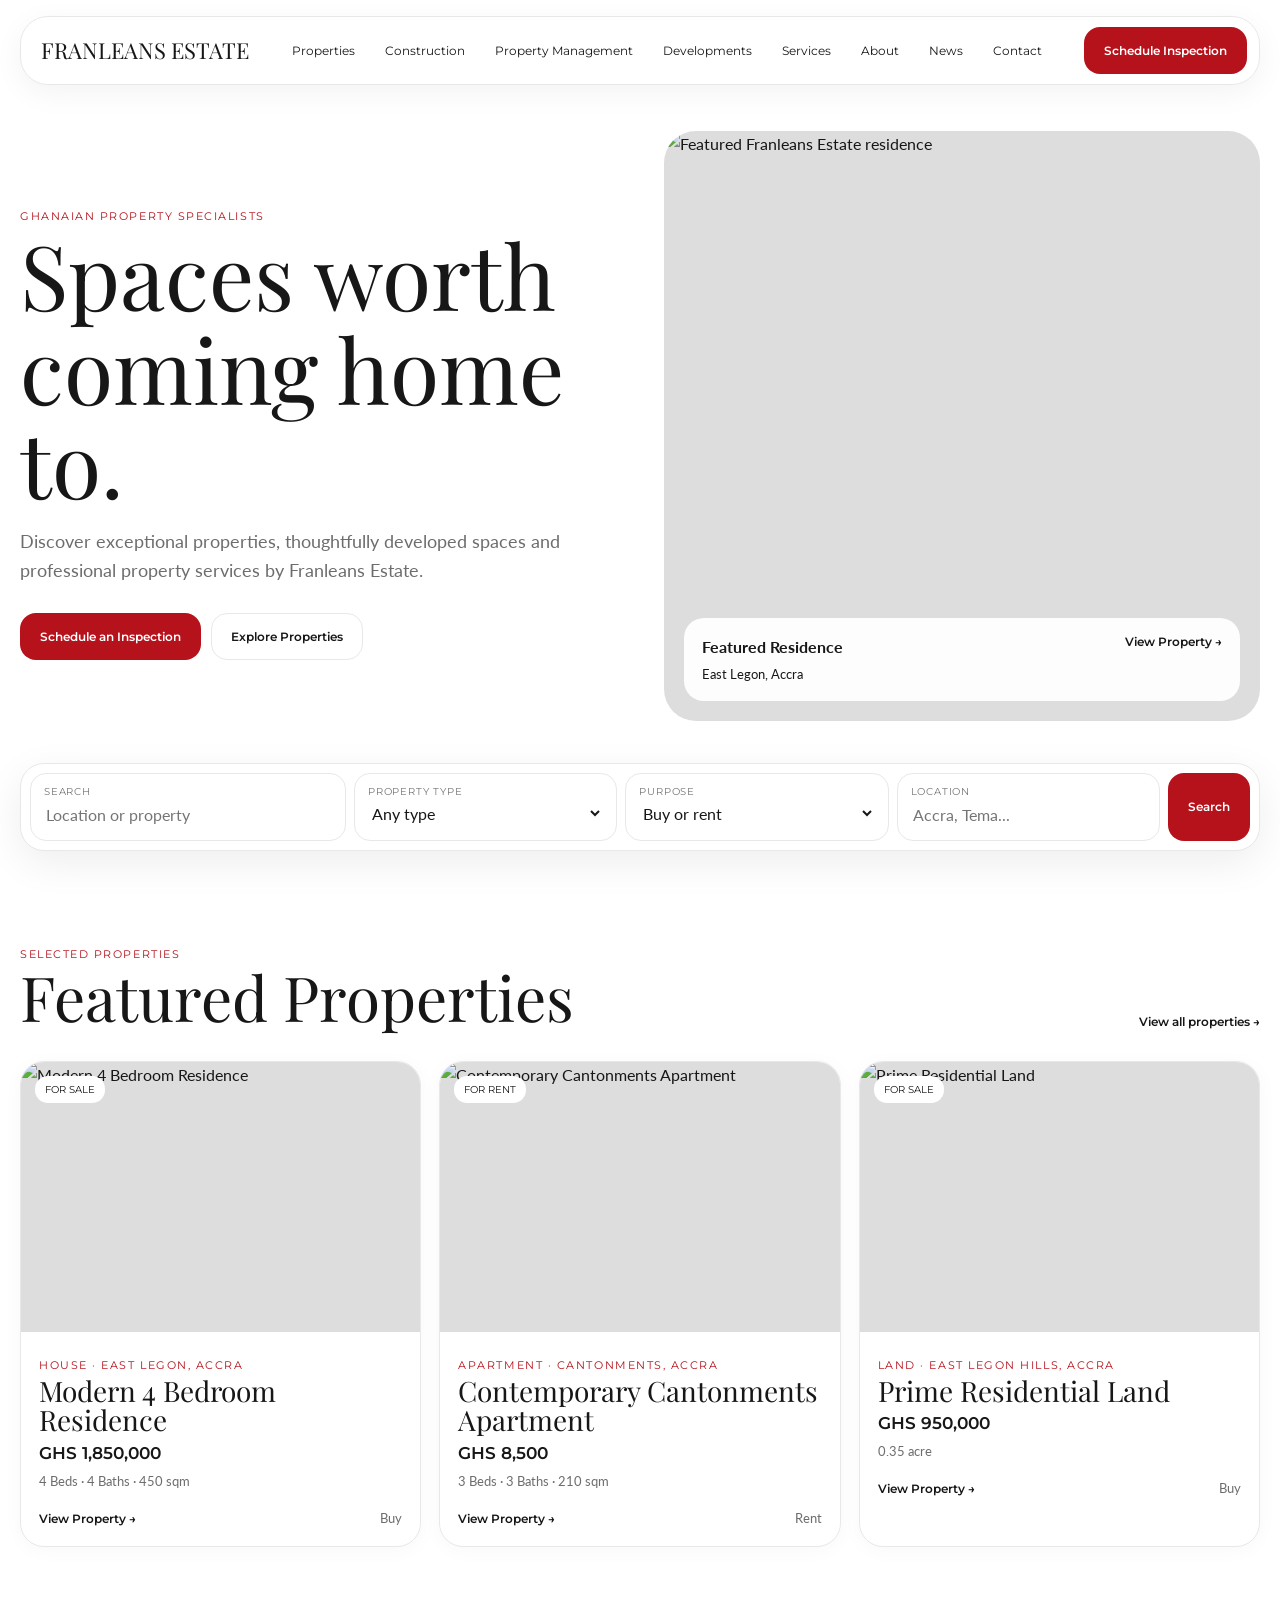
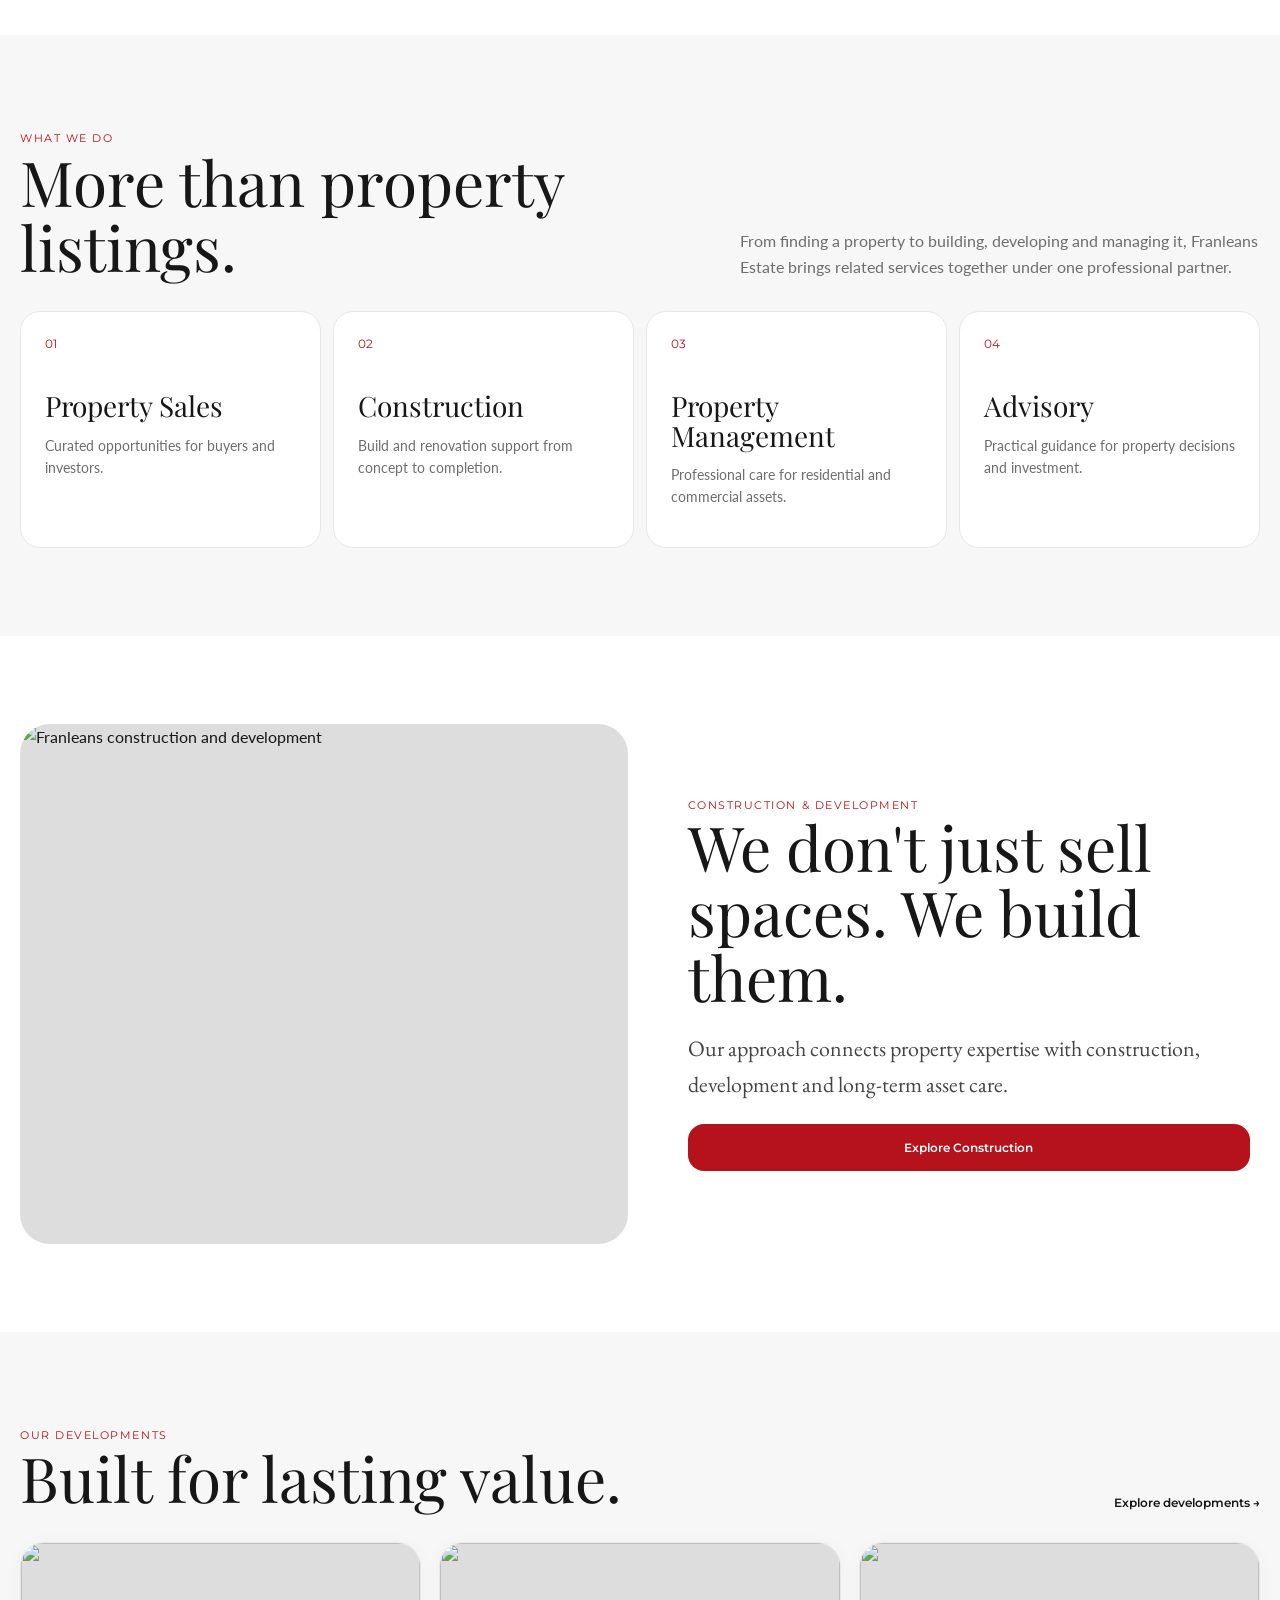
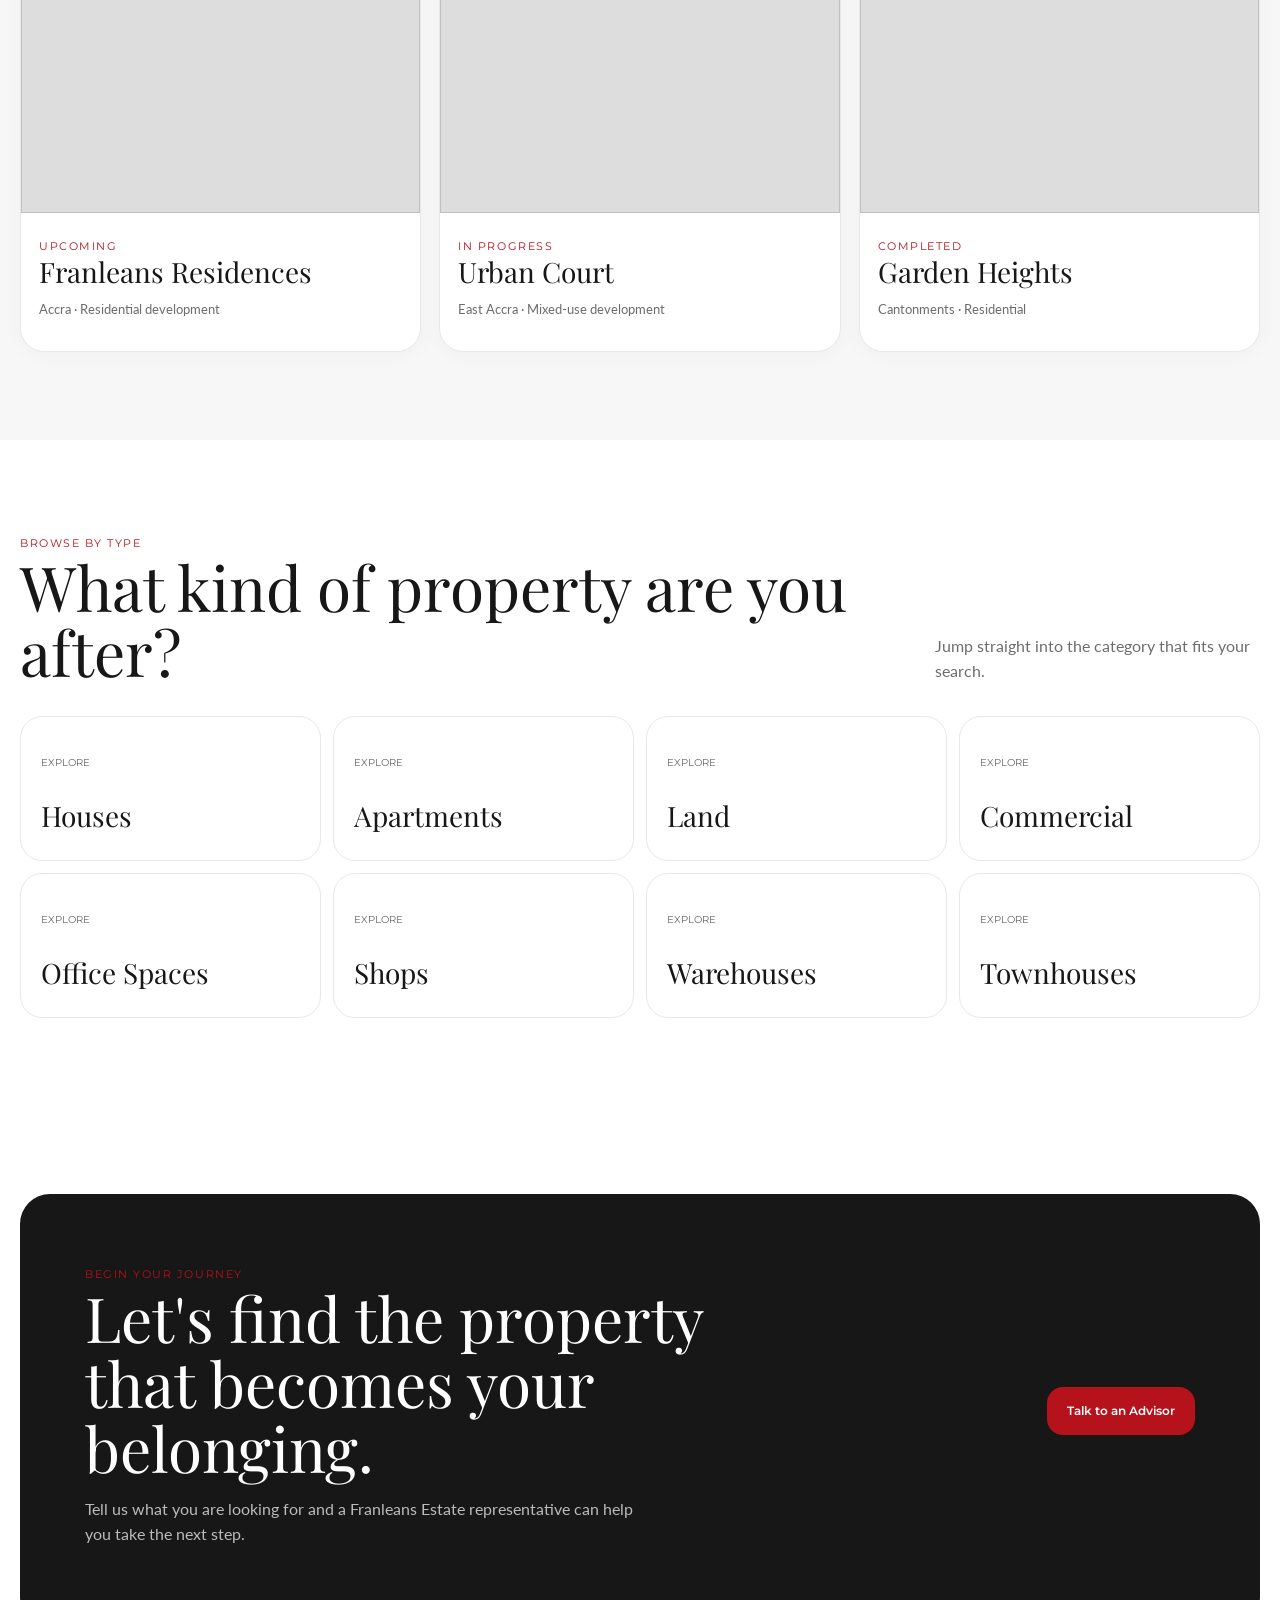
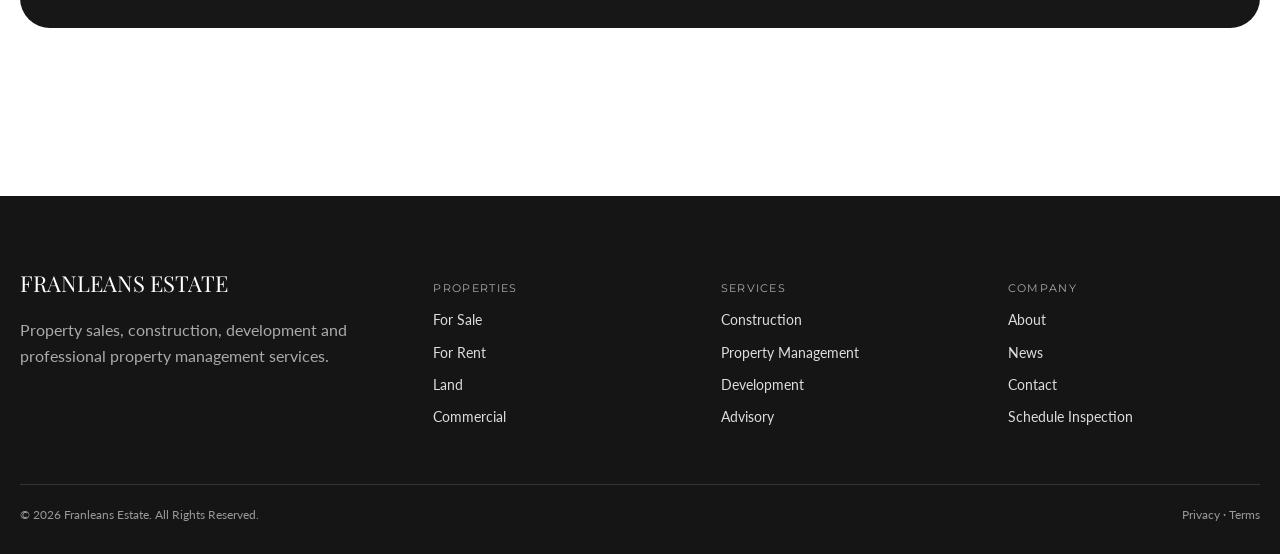
==== index.html @ de22d447 "initial commit" ====
<!doctype html><html><head><meta charset="UTF-8"><meta name="viewport" content="width=device-width,initial-scale=1.0"><meta name="description" content="Franleans Estate — property sales, construction, development and property management in Ghana."><link rel="stylesheet" href="css/style.css"><title>Franleans Estate | Properties, Construction & Property Management</title></head><body>
<header class="site-header"><div class="container"><nav class="nav">
<a class="brand" href="index.html">FRANLEANS ESTATE</a>
<div class="nav-links"><a class="" href="properties.html">Properties</a><a class="" href="construction.html">Construction</a><a class="" href="property-management.html">Property Management</a><a class="" href="developments.html">Developments</a><a class="" href="services.html">Services</a><a class="" href="about.html">About</a><a class="" href="news.html">News</a><a class="" href="contact.html">Contact</a></div><button class="menu-btn" type="button">MENU</button><a class="btn btn-red" href="schedule-inspection.html">Schedule Inspection</a></nav></div></header>
<main>
<section class="hero"><div class="container hero-grid"><div class="hero-copy reveal"><span class="eyebrow">Ghanaian property specialists</span><h1>Spaces worth coming home to.</h1><p class="lead">Discover exceptional properties, thoughtfully developed spaces and professional property services by Franleans Estate.</p><div class="hero-actions"><a class="btn btn-red" href="schedule-inspection.html">Schedule an Inspection</a><a class="btn btn-light" href="properties.html">Explore Properties</a></div></div><div class="visual reveal"><img src="https://images.unsplash.com/photo-1775733924031-521cd86c69cc?auto=format&fit=crop&fm=jpg&q=82&w=1800" alt="Featured Franleans Estate residence"><div class="visual-caption"><span><strong>Featured Residence</strong><br><small>East Legon, Accra</small></span><a class="text-link" href="property-details.html?id=1">View Property →</a></div></div></div></section>
<section class="container"><form id="home-search" class="search-box reveal"><div class="field"><label>Search</label><input id="q" placeholder="Location or property"></div><div class="field"><label>Property Type</label><select id="type"><option value="">Any type</option><option>House</option><option>Apartment</option><option>Villa</option><option>Townhouse</option><option>Land</option><option>Office</option></select></div><div class="field"><label>Purpose</label><select id="purpose"><option value="">Buy or rent</option><option value="Buy">Buy</option><option value="Rent">Rent</option></select></div><div class="field"><label>Location</label><input placeholder="Accra, Tema..."></div><button class="btn btn-red">Search</button></form></section>
<section class="section"><div class="container"><div class="section-head"><div><span class="eyebrow">Selected properties</span><h2>Featured Properties</h2></div><a class="text-link" href="properties.html">View all properties →</a></div><div id="featured-grid" class="grid"></div></div></section>
<section class="section section-soft"><div class="container"><div class="section-head"><div><span class="eyebrow">What we do</span><h2>More than property listings.</h2></div><p>From finding a property to building, developing and managing it, Franleans Estate brings related services together under one professional partner.</p></div><div class="feature-grid"><div class="feature reveal"><div class="num">01</div><h3>Property Sales</h3><p>Curated opportunities for buyers and investors.</p></div><div class="feature reveal"><div class="num">02</div><h3>Construction</h3><p>Build and renovation support from concept to completion.</p></div><div class="feature reveal"><div class="num">03</div><h3>Property Management</h3><p>Professional care for residential and commercial assets.</p></div><div class="feature reveal"><div class="num">04</div><h3>Advisory</h3><p>Practical guidance for property decisions and investment.</p></div></div></div></section>
<section class="section"><div class="container split"><div class="editorial-image"><img src="https://images.unsplash.com/photo-1758448756207-54505680d130?auto=format&fit=crop&fm=jpg&q=82&w=1800" alt="Franleans construction and development"></div><div class="editorial-copy"><span class="eyebrow">Construction & development</span><h2>We don't just sell spaces. We build them.</h2><p class="serif">Our approach connects property expertise with construction, development and long-term asset care.</p><a class="btn btn-red" href="construction.html">Explore Construction</a></div></div></section>
<section class="section section-soft"><div class="container"><div class="section-head"><div><span class="eyebrow">Our developments</span><h2>Built for lasting value.</h2></div><a class="text-link" href="developments.html">Explore developments →</a></div><div class="grid"><div class="property-card"><div class="card-image"><img src="https://images.unsplash.com/photo-1628744448840-55bdb2497bd4?auto=format&fit=crop&fm=jpg&q=82&w=1800" alt=""></div><div class="card-body"><span class="tag">Upcoming</span><h3>Franleans Residences</h3><p class="meta">Accra · Residential development</p></div></div><div class="property-card"><div class="card-image"><img src="https://images.unsplash.com/photo-1744094982586-c70f736bda12?auto=format&fit=crop&fm=jpg&q=82&w=1800" alt=""></div><div class="card-body"><span class="tag">In progress</span><h3>Urban Court</h3><p class="meta">East Accra · Mixed-use development</p></div></div><div class="property-card"><div class="card-image"><img src="https://images.unsplash.com/photo-1775733924031-521cd86c69cc?auto=format&fit=crop&fm=jpg&q=82&w=1800" alt=""></div><div class="card-body"><span class="tag">Completed</span><h3>Garden Heights</h3><p class="meta">Cantonments · Residential</p></div></div></div></div></section>
<section class="section"><div class="container"><div class="section-head"><div><span class="eyebrow">Browse by type</span><h2>What kind of property are you after?</h2></div><p>Jump straight into the category that fits your search.</p></div><div class="category-grid"><a class="category" href="properties.html"><small>Explore</small><h3>Houses</h3></a><a class="category" href="properties.html"><small>Explore</small><h3>Apartments</h3></a><a class="category" href="properties.html"><small>Explore</small><h3>Land</h3></a><a class="category" href="properties.html"><small>Explore</small><h3>Commercial</h3></a><a class="category" href="properties.html"><small>Explore</small><h3>Office Spaces</h3></a><a class="category" href="properties.html"><small>Explore</small><h3>Shops</h3></a><a class="category" href="properties.html"><small>Explore</small><h3>Warehouses</h3></a><a class="category" href="properties.html"><small>Explore</small><h3>Townhouses</h3></a></div></div></section>
<section class="section"><div class="container cta"><div><span class="eyebrow">Begin your journey</span><h2>Let's find the property that becomes your belonging.</h2><p>Tell us what you are looking for and a Franleans Estate representative can help you take the next step.</p></div><a class="btn btn-red" href="contact.html">Talk to an Advisor</a></div></section>
</main><footer><div class="container"><div class="footer-grid">
<div><div class="brand">FRANLEANS ESTATE</div><p style="color:#aaa;max-width:360px">Property sales, construction, development and professional property management services.</p></div>
<div><h4>Properties</h4><a href="properties.html">For Sale</a><a href="properties.html">For Rent</a><a href="properties.html">Land</a><a href="properties.html">Commercial</a></div>
<div><h4>Services</h4><a href="construction.html">Construction</a><a href="property-management.html">Property Management</a><a href="developments.html">Development</a><a href="services.html">Advisory</a></div>
<div><h4>Company</h4><a href="about.html">About</a><a href="news.html">News</a><a href="contact.html">Contact</a><a href="schedule-inspection.html">Schedule Inspection</a></div>
</div><div class="footer-bottom"><span>© 2026 Franleans Estate. All Rights Reserved.</span><span>Privacy · Terms</span></div></div></footer><script src="js/properties.js"></script><script src="js/main.js"></script><script src="js/home.js"></script></body></html>
---- css/style.css ----
@import url('https://fonts.googleapis.com/css2?family=EB+Garamond:wght@400&family=Lato:wght@400;700&family=Montserrat:wght@400;600&family=Playfair+Display:wght@400&display=swap');

:root{
  --red:#b5121b;--red-dark:#8f0e15;--ink:#171717;--muted:#6d6d6d;
  --line:#e8e8e8;--soft:#f7f7f7;--white:#fff;--radius:22px;
  --shadow:0 12px 40px rgba(0,0,0,.07);--max:1240px;
}
*{box-sizing:border-box}html{scroll-behavior:smooth}
body{margin:0;background:var(--white);color:var(--ink);font-family:Lato,Arial,sans-serif;line-height:1.6}
a{color:inherit;text-decoration:none}button,input,select,textarea{font:inherit}
img{display:block;max-width:100%}
.container{width:min(calc(100% - 40px),var(--max));margin:auto}
.site-header{position:sticky;top:0;z-index:1000;padding:16px 0;background:rgba(255,255,255,.92);backdrop-filter:blur(14px)}
.nav{display:flex;align-items:center;gap:24px;background:#fff;border:1px solid var(--line);border-radius:28px;padding:10px 12px 10px 20px;box-shadow:0 8px 30px rgba(0,0,0,.05)}
.brand{font-family:Playfair Display,serif;font-size:22px;white-space:nowrap}
.nav-links{display:flex;align-items:center;justify-content:center;gap:4px;flex:1}
.nav-links a,.menu-btn{border:0;background:transparent;padding:10px 13px;border-radius:18px;cursor:pointer;font-family:Montserrat,sans-serif;font-size:12px;transition:.3s}
.nav-links a:hover,.nav-links a.active{background:#f1f1f1}
.menu-btn{display:none}
.btn{display:inline-flex;align-items:center;justify-content:center;gap:8px;border:1px solid transparent;border-radius:16px;padding:13px 19px;cursor:pointer;transition:.3s;font-family:Montserrat,sans-serif;font-size:12px;font-weight:600}
.btn-red{background:var(--red);color:#fff}.btn-red:hover{background:var(--red-dark);transform:translateY(-2px)}
.btn-light{background:#fff;border-color:var(--line)}.btn-light:hover{background:#f7f7f7;transform:translateY(-2px)}
.hero{padding:30px 0 70px}
.hero-grid{display:grid;grid-template-columns:1.02fr .98fr;gap:24px;align-items:stretch}
.hero-copy{padding:70px 20px 50px 0}
.eyebrow,.tag{font-family:Montserrat,sans-serif;font-size:11px;letter-spacing:.14em;text-transform:uppercase;color:var(--red)}
h1,h2,h3{margin:0;line-height:1.05;font-weight:400}
h1{font-family:Playfair Display,serif;font-size:clamp(52px,7vw,96px);max-width:760px}
h2{font-family:Playfair Display,serif;font-size:clamp(38px,5vw,62px)}
h3{font-family:Playfair Display,serif;font-size:28px}
.lead{font-size:18px;color:var(--muted);max-width:650px}
.hero-actions{display:flex;gap:10px;flex-wrap:wrap;margin-top:28px}
.visual{min-height:590px;border-radius:32px;overflow:hidden;background:#ddd;position:relative}
.visual img{width:100%;height:100%;object-fit:cover;filter:saturate(.92);transition:transform 1.2s ease}.visual:hover img{transform:scale(1.025)}
.visual-caption{position:absolute;left:20px;right:20px;bottom:20px;background:rgba(255,255,255,.94);border-radius:20px;padding:16px 18px;display:flex;justify-content:space-between;gap:15px}
.section{padding:88px 0}.section-soft{background:var(--soft)}
.section-head{display:flex;justify-content:space-between;align-items:end;gap:30px;margin-bottom:32px}
.section-head p{max-width:520px;color:var(--muted);margin:0}
.search-box{display:grid;grid-template-columns:1.2fr 1fr 1fr 1fr auto;gap:8px;background:#fff;border:1px solid var(--line);border-radius:24px;padding:9px;box-shadow:var(--shadow);margin-top:-28px;position:relative;z-index:3}
.field{border:1px solid var(--line);border-radius:16px;padding:11px 13px;background:#fff;min-width:0}
.field label{display:block;font:10px Montserrat,sans-serif;text-transform:uppercase;letter-spacing:.08em;color:#777;margin-bottom:3px}
.field input,.field select,.field textarea{border:0;outline:0;width:100%;background:transparent;color:var(--ink)}
.grid{display:grid;grid-template-columns:repeat(3,1fr);gap:18px}
.property-card{border:1px solid var(--line);border-radius:24px;overflow:hidden;background:#fff;transition:.35s;box-shadow:0 3px 20px rgba(0,0,0,.03)}
.property-card:hover{transform:translateY(-5px);box-shadow:var(--shadow)}
.card-image{height:270px;overflow:hidden;position:relative;background:#ddd}
.card-image img{width:100%;height:100%;object-fit:cover;transition:.6s;filter:saturate(.95)}
.property-card:hover .card-image img{transform:scale(1.045)}
.status{position:absolute;top:14px;left:14px;background:#fff;border-radius:13px;padding:7px 10px;font:10px Montserrat,sans-serif;text-transform:uppercase}
.card-body{padding:18px}.price{font:600 17px Montserrat,sans-serif;margin:8px 0}.meta{font-size:13px;color:var(--muted)}
.card-row{display:flex;justify-content:space-between;gap:10px;align-items:center;margin-top:16px}
.text-link{font:600 12px Montserrat,sans-serif}.text-link:hover{color:var(--red)}
.feature-grid{display:grid;grid-template-columns:repeat(4,1fr);gap:12px}
.feature{border:1px solid var(--line);border-radius:20px;padding:24px;min-height:170px;background:#fff}
.feature .num{font:12px Montserrat;color:var(--red);margin-bottom:40px}.feature p{color:var(--muted);font-size:14px}
.split{display:grid;grid-template-columns:1fr 1fr;gap:25px;align-items:stretch}
.editorial-image{border-radius:30px;overflow:hidden;min-height:520px;background:#ddd}
.editorial-image img{width:100%;height:100%;object-fit:cover;transition:transform .8s ease}.editorial-image:hover img{transform:scale(1.025)}
.editorial-copy{padding:35px 10px 35px 35px;display:flex;flex-direction:column;justify-content:center}
.serif{font-family:EB Garamond,serif;font-size:22px;color:#444}
.service-list{display:grid;grid-template-columns:repeat(2,1fr);gap:0;margin-top:25px}
.service-item{padding:18px 0;border-top:1px solid var(--line);display:flex;gap:18px}
.service-item b{font:11px Montserrat;color:var(--red);min-width:28px}.service-item span{font-family:Playfair Display;font-size:25px}
.category-grid{display:grid;grid-template-columns:repeat(4,1fr);gap:12px}
.category{padding:30px 20px;border:1px solid var(--line);border-radius:22px;transition:.3s;background:#fff}
.category:hover{background:var(--ink);color:#fff;transform:translateY(-4px)}
.category small{font:10px Montserrat;text-transform:uppercase;opacity:.65}.category h3{margin-top:28px}
.cta{border-radius:30px;background:var(--ink);color:#fff;padding:65px;display:flex;align-items:center;justify-content:space-between;gap:30px}
.cta p{color:#bbb;max-width:550px}.cta h2{max-width:700px}
.page-hero{padding:70px 0 55px;background:var(--soft)}
.page-hero h1{font-size:clamp(50px,7vw,80px)}
.filters{display:flex;gap:8px;flex-wrap:wrap;margin:25px 0}.filters .field{min-width:170px}
.details-grid{display:grid;grid-template-columns:1.25fr .75fr;gap:25px}
.gallery-main{height:620px;border-radius:28px;overflow:hidden;background:#ddd}.gallery-main img{width:100%;height:100%;object-fit:cover}
.thumb-row{display:flex;gap:8px;margin-top:8px;overflow:auto}.thumb{width:92px;height:72px;border-radius:12px;overflow:hidden;border:2px solid transparent;cursor:pointer;flex:0 0 auto}.thumb.active{border-color:var(--red)}.thumb img{width:100%;height:100%;object-fit:cover}
.details-panel{border:1px solid var(--line);border-radius:28px;padding:28px;position:sticky;top:100px;height:max-content}
.details-panel .price{font-size:24px}.specs{display:grid;grid-template-columns:1fr 1fr;border-top:1px solid var(--line);margin-top:20px}.spec{padding:13px 0;border-bottom:1px solid var(--line);font-size:13px}.spec b{display:block;font:10px Montserrat;text-transform:uppercase;color:#777;margin-bottom:2px}
.article-grid{display:grid;grid-template-columns:repeat(3,1fr);gap:18px}.article{border:1px solid var(--line);border-radius:24px;overflow:hidden}.article img{height:230px;width:100%;object-fit:cover}.article-body{padding:20px}
.form{display:grid;gap:14px}.form-grid{display:grid;grid-template-columns:1fr 1fr;gap:14px}.full{grid-column:1/-1}
footer{background:#151515;color:#fff;margin-top:80px;padding:70px 0 30px}.footer-grid{display:grid;grid-template-columns:1.5fr repeat(3,1fr);gap:35px}.footer-grid h4{font:11px Montserrat;text-transform:uppercase;letter-spacing:.12em;color:#aaa}.footer-grid a{display:block;color:#ddd;margin:10px 0;font-size:14px}.footer-bottom{border-top:1px solid #333;margin-top:45px;padding-top:20px;color:#999;font-size:12px;display:flex;justify-content:space-between}
.modal{position:fixed;inset:0;background:rgba(0,0,0,.55);display:none;align-items:center;justify-content:center;padding:20px;z-index:2000}.modal.open{display:flex}.modal-box{background:#fff;border-radius:28px;width:min(620px,100%);padding:28px;max-height:90vh;overflow:auto}.modal-head{display:flex;justify-content:space-between;align-items:center;margin-bottom:20px}.close{background:none;border:0;cursor:pointer;font:12px Montserrat}
.notice{padding:15px;border-radius:15px;background:#f5f5f5;color:#555;font-size:13px;display:none}.notice.show{display:block}
.empty{padding:50px;border:1px dashed #ccc;border-radius:24px;text-align:center;color:#777}
@media(max-width:1000px){.nav-links{display:none}.menu-btn{display:block}.nav .btn{margin-left:auto}.hero-grid,.split,.details-grid{grid-template-columns:1fr}.hero-copy{padding:45px 0 10px}.visual{min-height:500px}.grid{grid-template-columns:repeat(2,1fr)}.feature-grid{grid-template-columns:repeat(2,1fr)}.category-grid{grid-template-columns:repeat(2,1fr)}.search-box{grid-template-columns:1fr 1fr}.search-box .btn{grid-column:1/-1}.details-panel{position:static}.footer-grid{grid-template-columns:1fr 1fr}}
@media(max-width:600px){.container{width:min(calc(100% - 24px),var(--max))}.site-header{padding:9px 0}.nav{padding:8px 10px 8px 15px}.brand{font-size:19px}.nav .btn{padding:10px 12px;font-size:10px}.hero{padding-top:15px}.hero-copy{padding-top:35px}.hero h1{font-size:52px}.lead{font-size:16px}.visual{min-height:390px;border-radius:24px}.section{padding:60px 0}.section-head{display:block}.section-head h2{margin-bottom:15px}.search-box{grid-template-columns:1fr}.search-box .btn{grid-column:auto}.grid,.feature-grid,.article-grid,.category-grid{grid-template-columns:1fr}.service-list{grid-template-columns:1fr}.cta{padding:38px 25px;display:block}.cta .btn{margin-top:18px}.gallery-main{height:390px}.form-grid{grid-template-columns:1fr}.full{grid-column:auto}.footer-grid{grid-template-columns:1fr}.footer-bottom{display:block}.footer-bottom span{display:block;margin-top:8px}}
@media(prefers-reduced-motion:reduce){*{scroll-behavior:auto!important;transition:none!important;animation:none!important}}
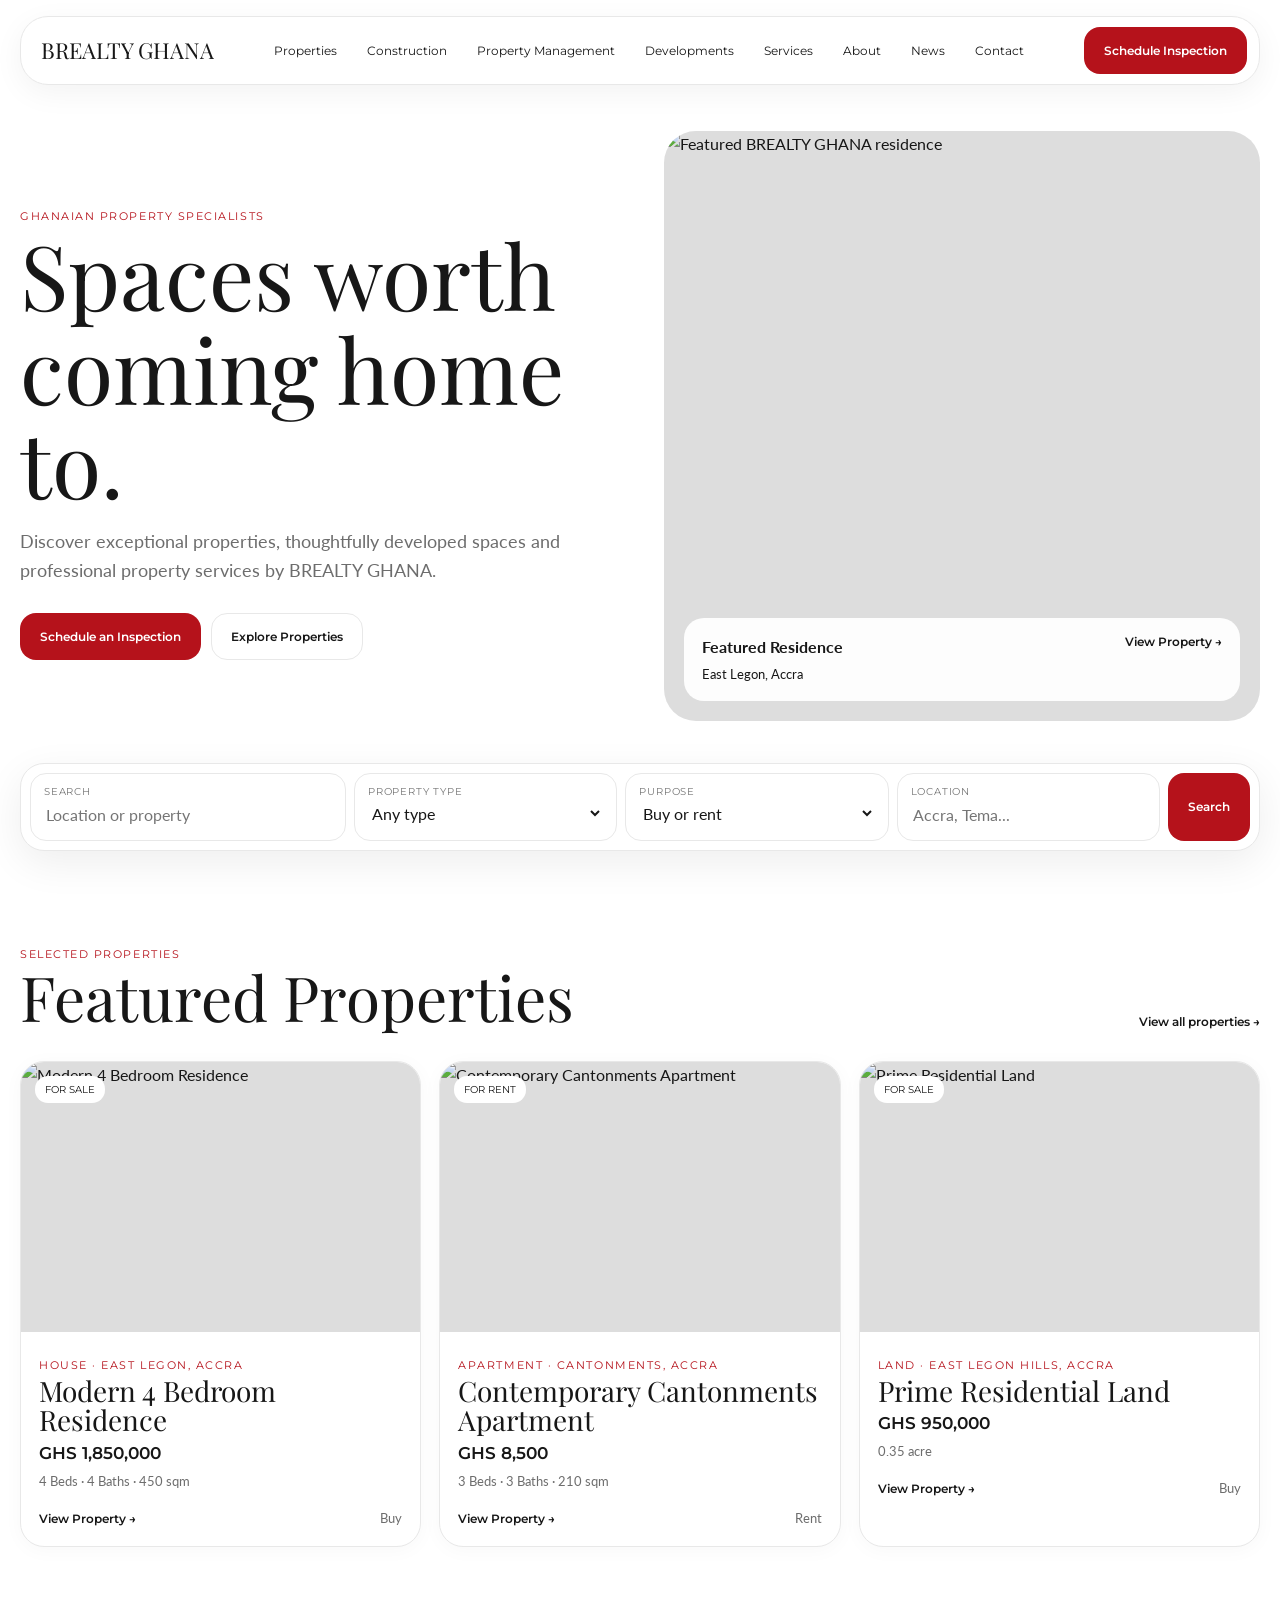
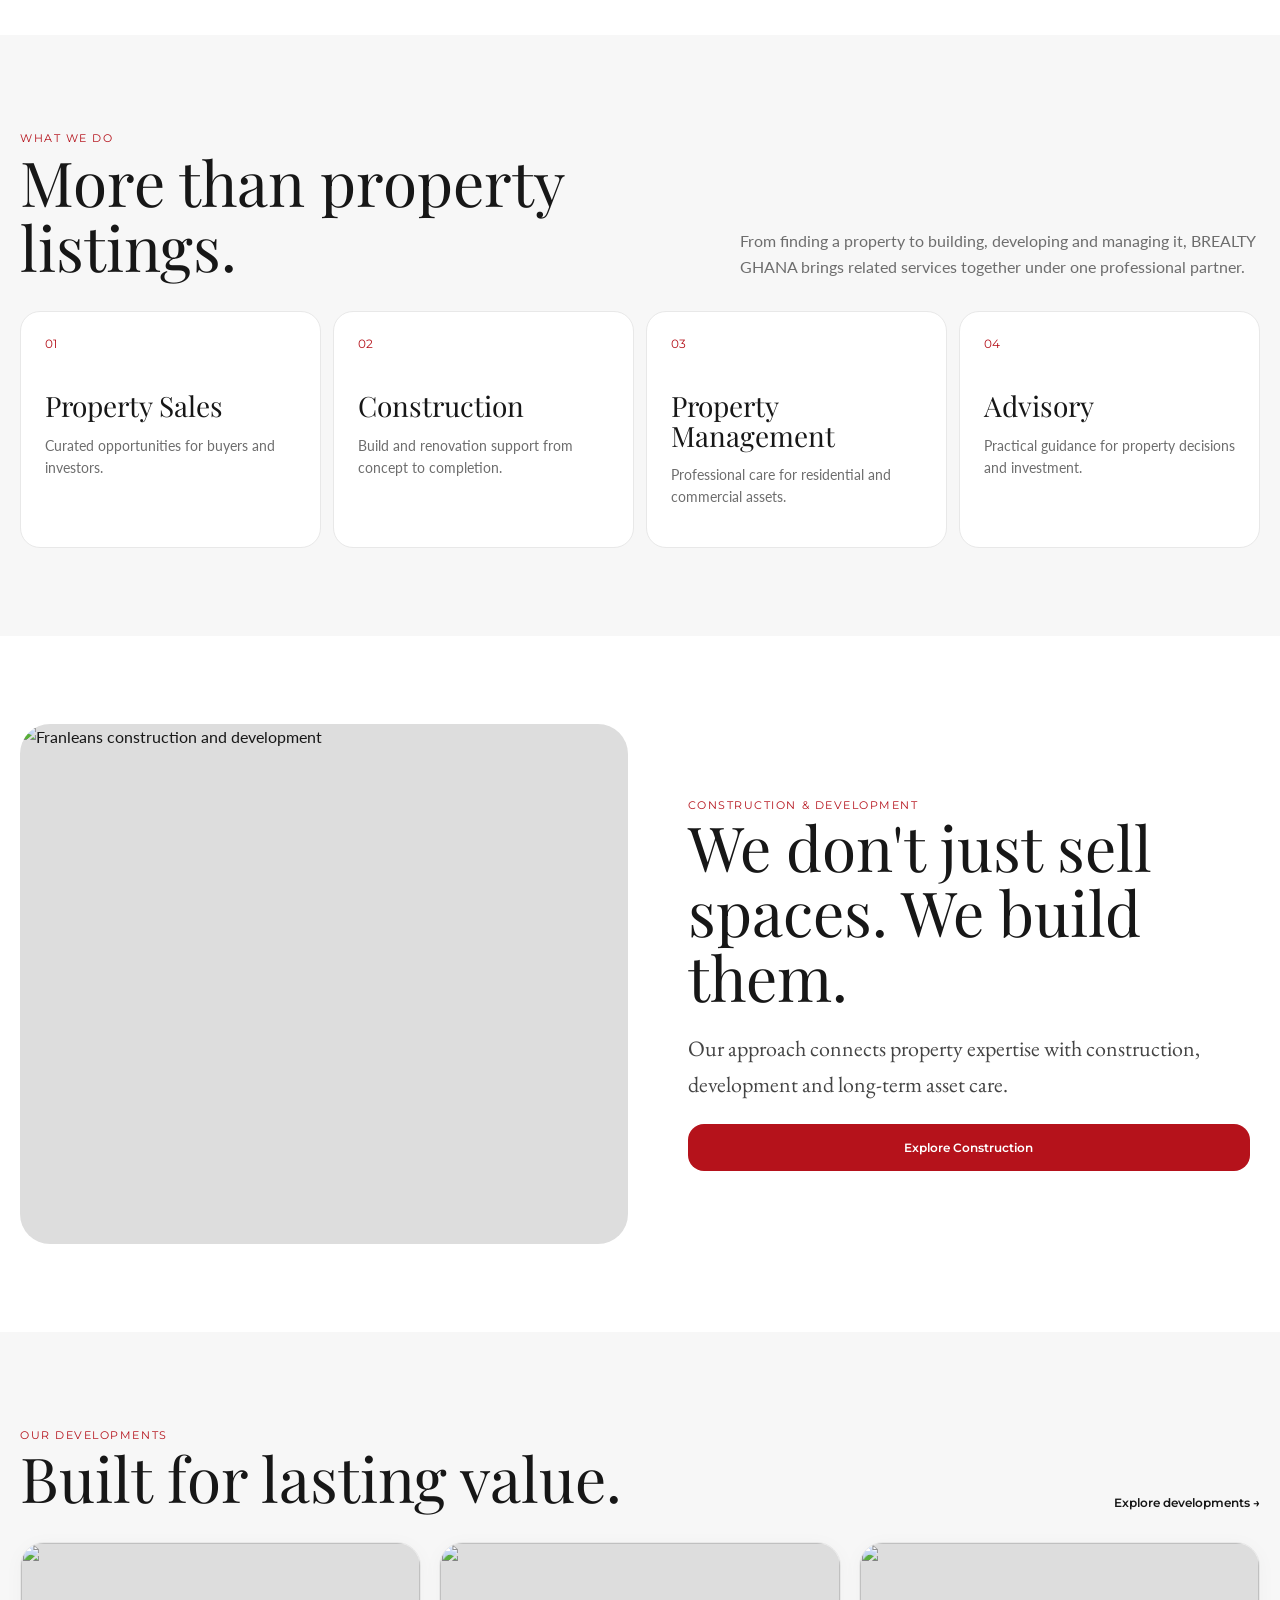
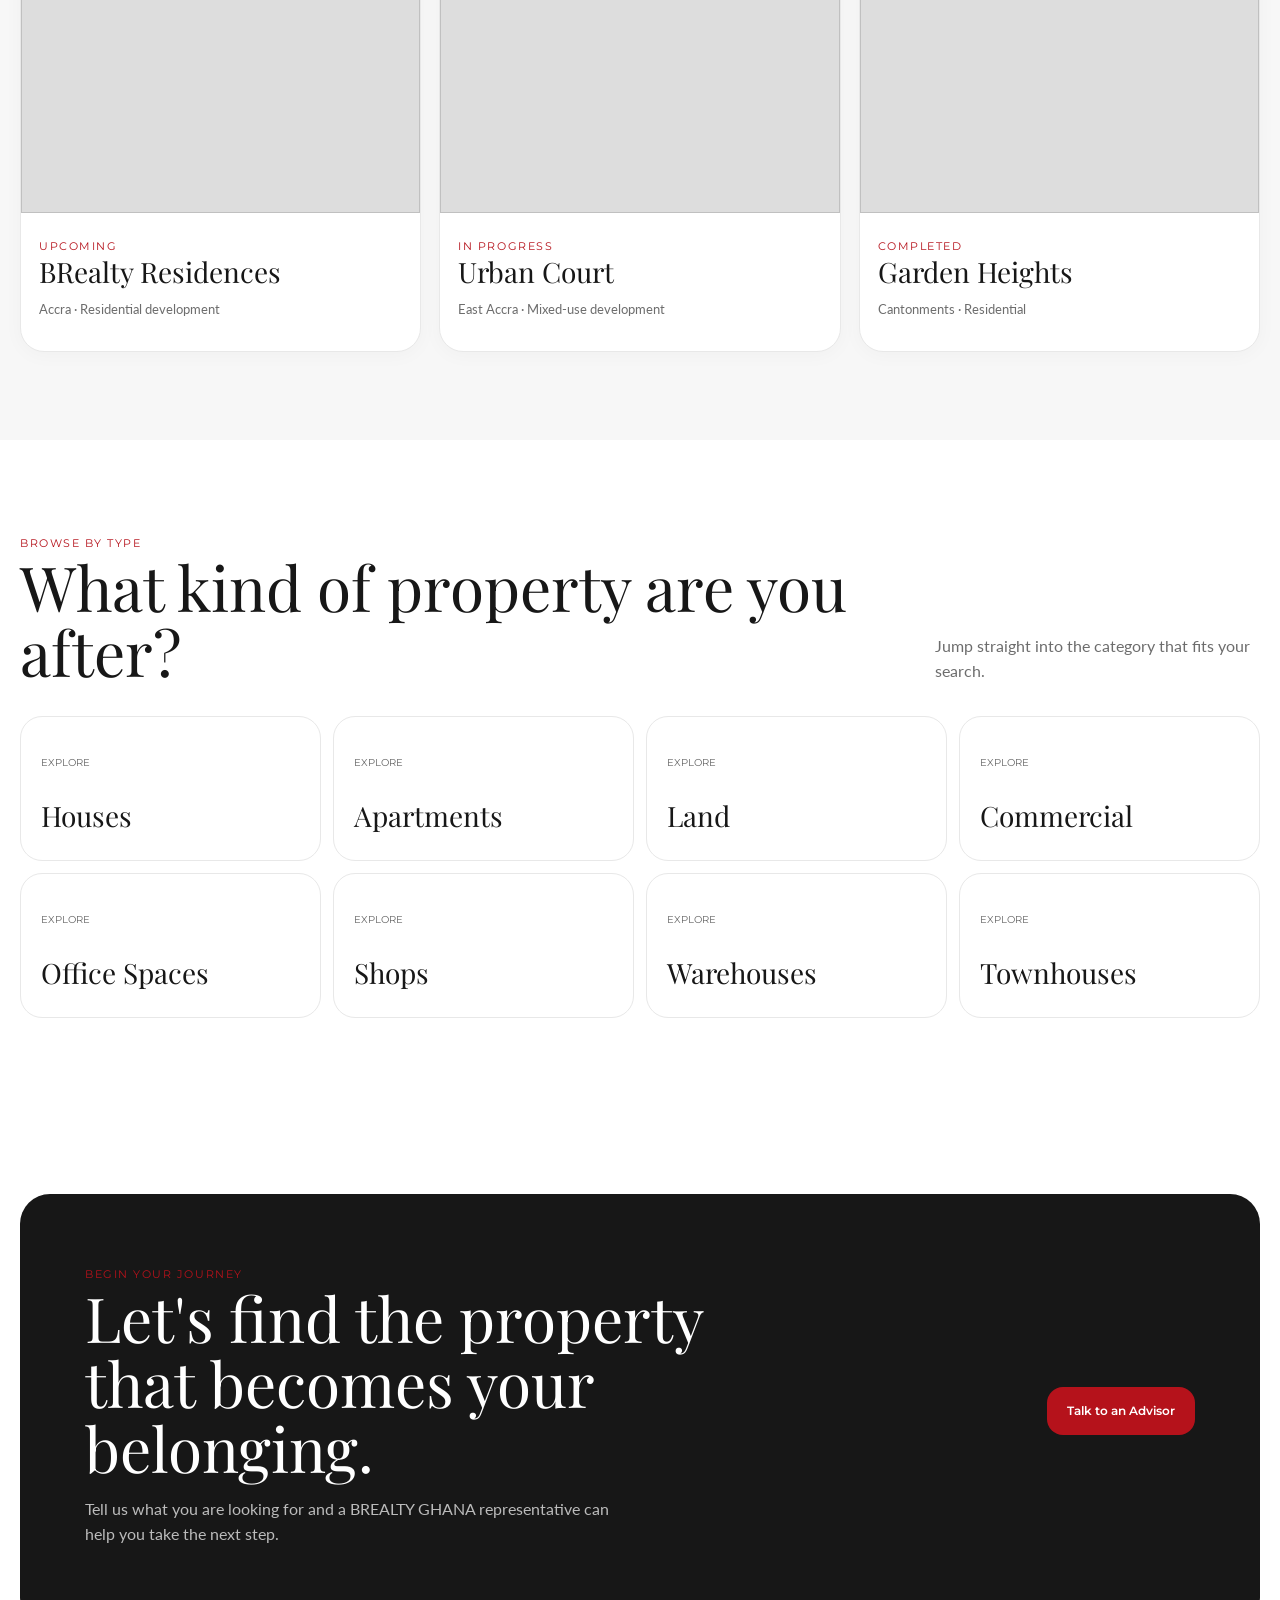
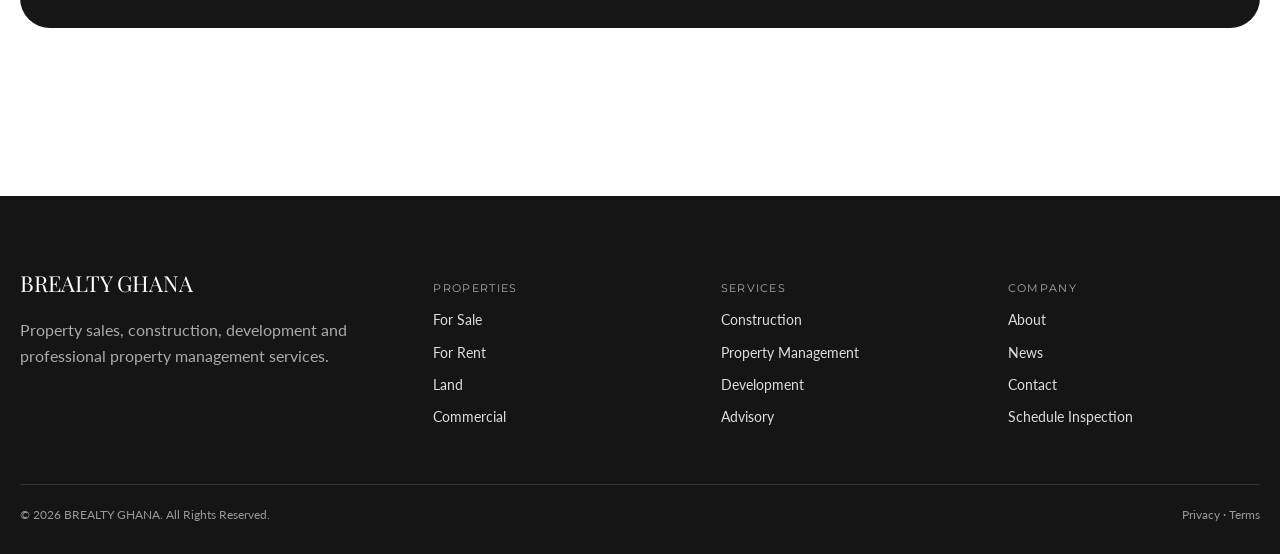
==== commit bf3eeaf8: "Initial commit" ====
--- a/index.html
+++ b/index.html
@@ -1,19 +1,19 @@
-<!doctype html><html><head><meta charset="UTF-8"><meta name="viewport" content="width=device-width,initial-scale=1.0"><meta name="description" content="Franleans Estate — property sales, construction, development and property management in Ghana."><link rel="stylesheet" href="css/style.css"><title>Franleans Estate | Properties, Construction & Property Management</title></head><body>
+<!doctype html><html><head><meta charset="UTF-8"><meta name="viewport" content="width=device-width,initial-scale=1.0"><meta name="description" content="BREALTY GHANA — property sales, construction, development and property management in Ghana."><link rel="stylesheet" href="css/style.css"><title>BREALTY GHANA | Properties, Construction & Property Management</title></head><body>
 <header class="site-header"><div class="container"><nav class="nav">
-<a class="brand" href="index.html">FRANLEANS ESTATE</a>
+<a class="brand" href="index.html">BREALTY GHANA</a>
 <div class="nav-links"><a class="" href="properties.html">Properties</a><a class="" href="construction.html">Construction</a><a class="" href="property-management.html">Property Management</a><a class="" href="developments.html">Developments</a><a class="" href="services.html">Services</a><a class="" href="about.html">About</a><a class="" href="news.html">News</a><a class="" href="contact.html">Contact</a></div><button class="menu-btn" type="button">MENU</button><a class="btn btn-red" href="schedule-inspection.html">Schedule Inspection</a></nav></div></header>
 <main>
-<section class="hero"><div class="container hero-grid"><div class="hero-copy reveal"><span class="eyebrow">Ghanaian property specialists</span><h1>Spaces worth coming home to.</h1><p class="lead">Discover exceptional properties, thoughtfully developed spaces and professional property services by Franleans Estate.</p><div class="hero-actions"><a class="btn btn-red" href="schedule-inspection.html">Schedule an Inspection</a><a class="btn btn-light" href="properties.html">Explore Properties</a></div></div><div class="visual reveal"><img src="https://images.unsplash.com/photo-1775733924031-521cd86c69cc?auto=format&fit=crop&fm=jpg&q=82&w=1800" alt="Featured Franleans Estate residence"><div class="visual-caption"><span><strong>Featured Residence</strong><br><small>East Legon, Accra</small></span><a class="text-link" href="property-details.html?id=1">View Property →</a></div></div></div></section>
+<section class="hero"><div class="container hero-grid"><div class="hero-copy reveal"><span class="eyebrow">Ghanaian property specialists</span><h1>Spaces worth coming home to.</h1><p class="lead">Discover exceptional properties, thoughtfully developed spaces and professional property services by BREALTY GHANA.</p><div class="hero-actions"><a class="btn btn-red" href="schedule-inspection.html">Schedule an Inspection</a><a class="btn btn-light" href="properties.html">Explore Properties</a></div></div><div class="visual reveal"><img src="https://images.unsplash.com/photo-1775733924031-521cd86c69cc?auto=format&fit=crop&fm=jpg&q=82&w=1800" alt="Featured BREALTY GHANA residence"><div class="visual-caption"><span><strong>Featured Residence</strong><br><small>East Legon, Accra</small></span><a class="text-link" href="property-details.html?id=1">View Property →</a></div></div></div></section>
 <section class="container"><form id="home-search" class="search-box reveal"><div class="field"><label>Search</label><input id="q" placeholder="Location or property"></div><div class="field"><label>Property Type</label><select id="type"><option value="">Any type</option><option>House</option><option>Apartment</option><option>Villa</option><option>Townhouse</option><option>Land</option><option>Office</option></select></div><div class="field"><label>Purpose</label><select id="purpose"><option value="">Buy or rent</option><option value="Buy">Buy</option><option value="Rent">Rent</option></select></div><div class="field"><label>Location</label><input placeholder="Accra, Tema..."></div><button class="btn btn-red">Search</button></form></section>
 <section class="section"><div class="container"><div class="section-head"><div><span class="eyebrow">Selected properties</span><h2>Featured Properties</h2></div><a class="text-link" href="properties.html">View all properties →</a></div><div id="featured-grid" class="grid"></div></div></section>
-<section class="section section-soft"><div class="container"><div class="section-head"><div><span class="eyebrow">What we do</span><h2>More than property listings.</h2></div><p>From finding a property to building, developing and managing it, Franleans Estate brings related services together under one professional partner.</p></div><div class="feature-grid"><div class="feature reveal"><div class="num">01</div><h3>Property Sales</h3><p>Curated opportunities for buyers and investors.</p></div><div class="feature reveal"><div class="num">02</div><h3>Construction</h3><p>Build and renovation support from concept to completion.</p></div><div class="feature reveal"><div class="num">03</div><h3>Property Management</h3><p>Professional care for residential and commercial assets.</p></div><div class="feature reveal"><div class="num">04</div><h3>Advisory</h3><p>Practical guidance for property decisions and investment.</p></div></div></div></section>
+<section class="section section-soft"><div class="container"><div class="section-head"><div><span class="eyebrow">What we do</span><h2>More than property listings.</h2></div><p>From finding a property to building, developing and managing it, BREALTY GHANA brings related services together under one professional partner.</p></div><div class="feature-grid"><div class="feature reveal"><div class="num">01</div><h3>Property Sales</h3><p>Curated opportunities for buyers and investors.</p></div><div class="feature reveal"><div class="num">02</div><h3>Construction</h3><p>Build and renovation support from concept to completion.</p></div><div class="feature reveal"><div class="num">03</div><h3>Property Management</h3><p>Professional care for residential and commercial assets.</p></div><div class="feature reveal"><div class="num">04</div><h3>Advisory</h3><p>Practical guidance for property decisions and investment.</p></div></div></div></section>
 <section class="section"><div class="container split"><div class="editorial-image"><img src="https://images.unsplash.com/photo-1758448756207-54505680d130?auto=format&fit=crop&fm=jpg&q=82&w=1800" alt="Franleans construction and development"></div><div class="editorial-copy"><span class="eyebrow">Construction & development</span><h2>We don't just sell spaces. We build them.</h2><p class="serif">Our approach connects property expertise with construction, development and long-term asset care.</p><a class="btn btn-red" href="construction.html">Explore Construction</a></div></div></section>
-<section class="section section-soft"><div class="container"><div class="section-head"><div><span class="eyebrow">Our developments</span><h2>Built for lasting value.</h2></div><a class="text-link" href="developments.html">Explore developments →</a></div><div class="grid"><div class="property-card"><div class="card-image"><img src="https://images.unsplash.com/photo-1628744448840-55bdb2497bd4?auto=format&fit=crop&fm=jpg&q=82&w=1800" alt=""></div><div class="card-body"><span class="tag">Upcoming</span><h3>Franleans Residences</h3><p class="meta">Accra · Residential development</p></div></div><div class="property-card"><div class="card-image"><img src="https://images.unsplash.com/photo-1744094982586-c70f736bda12?auto=format&fit=crop&fm=jpg&q=82&w=1800" alt=""></div><div class="card-body"><span class="tag">In progress</span><h3>Urban Court</h3><p class="meta">East Accra · Mixed-use development</p></div></div><div class="property-card"><div class="card-image"><img src="https://images.unsplash.com/photo-1775733924031-521cd86c69cc?auto=format&fit=crop&fm=jpg&q=82&w=1800" alt=""></div><div class="card-body"><span class="tag">Completed</span><h3>Garden Heights</h3><p class="meta">Cantonments · Residential</p></div></div></div></div></section>
+<section class="section section-soft"><div class="container"><div class="section-head"><div><span class="eyebrow">Our developments</span><h2>Built for lasting value.</h2></div><a class="text-link" href="developments.html">Explore developments →</a></div><div class="grid"><div class="property-card"><div class="card-image"><img src="https://images.unsplash.com/photo-1628744448840-55bdb2497bd4?auto=format&fit=crop&fm=jpg&q=82&w=1800" alt=""></div><div class="card-body"><span class="tag">Upcoming</span><h3>BRealty Residences</h3><p class="meta">Accra · Residential development</p></div></div><div class="property-card"><div class="card-image"><img src="https://images.unsplash.com/photo-1744094982586-c70f736bda12?auto=format&fit=crop&fm=jpg&q=82&w=1800" alt=""></div><div class="card-body"><span class="tag">In progress</span><h3>Urban Court</h3><p class="meta">East Accra · Mixed-use development</p></div></div><div class="property-card"><div class="card-image"><img src="https://images.unsplash.com/photo-1775733924031-521cd86c69cc?auto=format&fit=crop&fm=jpg&q=82&w=1800" alt=""></div><div class="card-body"><span class="tag">Completed</span><h3>Garden Heights</h3><p class="meta">Cantonments · Residential</p></div></div></div></div></section>
 <section class="section"><div class="container"><div class="section-head"><div><span class="eyebrow">Browse by type</span><h2>What kind of property are you after?</h2></div><p>Jump straight into the category that fits your search.</p></div><div class="category-grid"><a class="category" href="properties.html"><small>Explore</small><h3>Houses</h3></a><a class="category" href="properties.html"><small>Explore</small><h3>Apartments</h3></a><a class="category" href="properties.html"><small>Explore</small><h3>Land</h3></a><a class="category" href="properties.html"><small>Explore</small><h3>Commercial</h3></a><a class="category" href="properties.html"><small>Explore</small><h3>Office Spaces</h3></a><a class="category" href="properties.html"><small>Explore</small><h3>Shops</h3></a><a class="category" href="properties.html"><small>Explore</small><h3>Warehouses</h3></a><a class="category" href="properties.html"><small>Explore</small><h3>Townhouses</h3></a></div></div></section>
-<section class="section"><div class="container cta"><div><span class="eyebrow">Begin your journey</span><h2>Let's find the property that becomes your belonging.</h2><p>Tell us what you are looking for and a Franleans Estate representative can help you take the next step.</p></div><a class="btn btn-red" href="contact.html">Talk to an Advisor</a></div></section>
+<section class="section"><div class="container cta"><div><span class="eyebrow">Begin your journey</span><h2>Let's find the property that becomes your belonging.</h2><p>Tell us what you are looking for and a BREALTY GHANA representative can help you take the next step.</p></div><a class="btn btn-red" href="contact.html">Talk to an Advisor</a></div></section>
 </main><footer><div class="container"><div class="footer-grid">
-<div><div class="brand">FRANLEANS ESTATE</div><p style="color:#aaa;max-width:360px">Property sales, construction, development and professional property management services.</p></div>
+<div><div class="brand">BREALTY GHANA</div><p style="color:#aaa;max-width:360px">Property sales, construction, development and professional property management services.</p></div>
 <div><h4>Properties</h4><a href="properties.html">For Sale</a><a href="properties.html">For Rent</a><a href="properties.html">Land</a><a href="properties.html">Commercial</a></div>
 <div><h4>Services</h4><a href="construction.html">Construction</a><a href="property-management.html">Property Management</a><a href="developments.html">Development</a><a href="services.html">Advisory</a></div>
 <div><h4>Company</h4><a href="about.html">About</a><a href="news.html">News</a><a href="contact.html">Contact</a><a href="schedule-inspection.html">Schedule Inspection</a></div>
-</div><div class="footer-bottom"><span>© 2026 Franleans Estate. All Rights Reserved.</span><span>Privacy · Terms</span></div></div></footer><script src="js/properties.js"></script><script src="js/main.js"></script><script src="js/home.js"></script></body></html>+</div><div class="footer-bottom"><span>© 2026 BREALTY GHANA. All Rights Reserved.</span><span>Privacy · Terms</span></div></div></footer><script src="js/properties.js"></script><script src="js/main.js"></script><script src="js/home.js"></script></body></html>
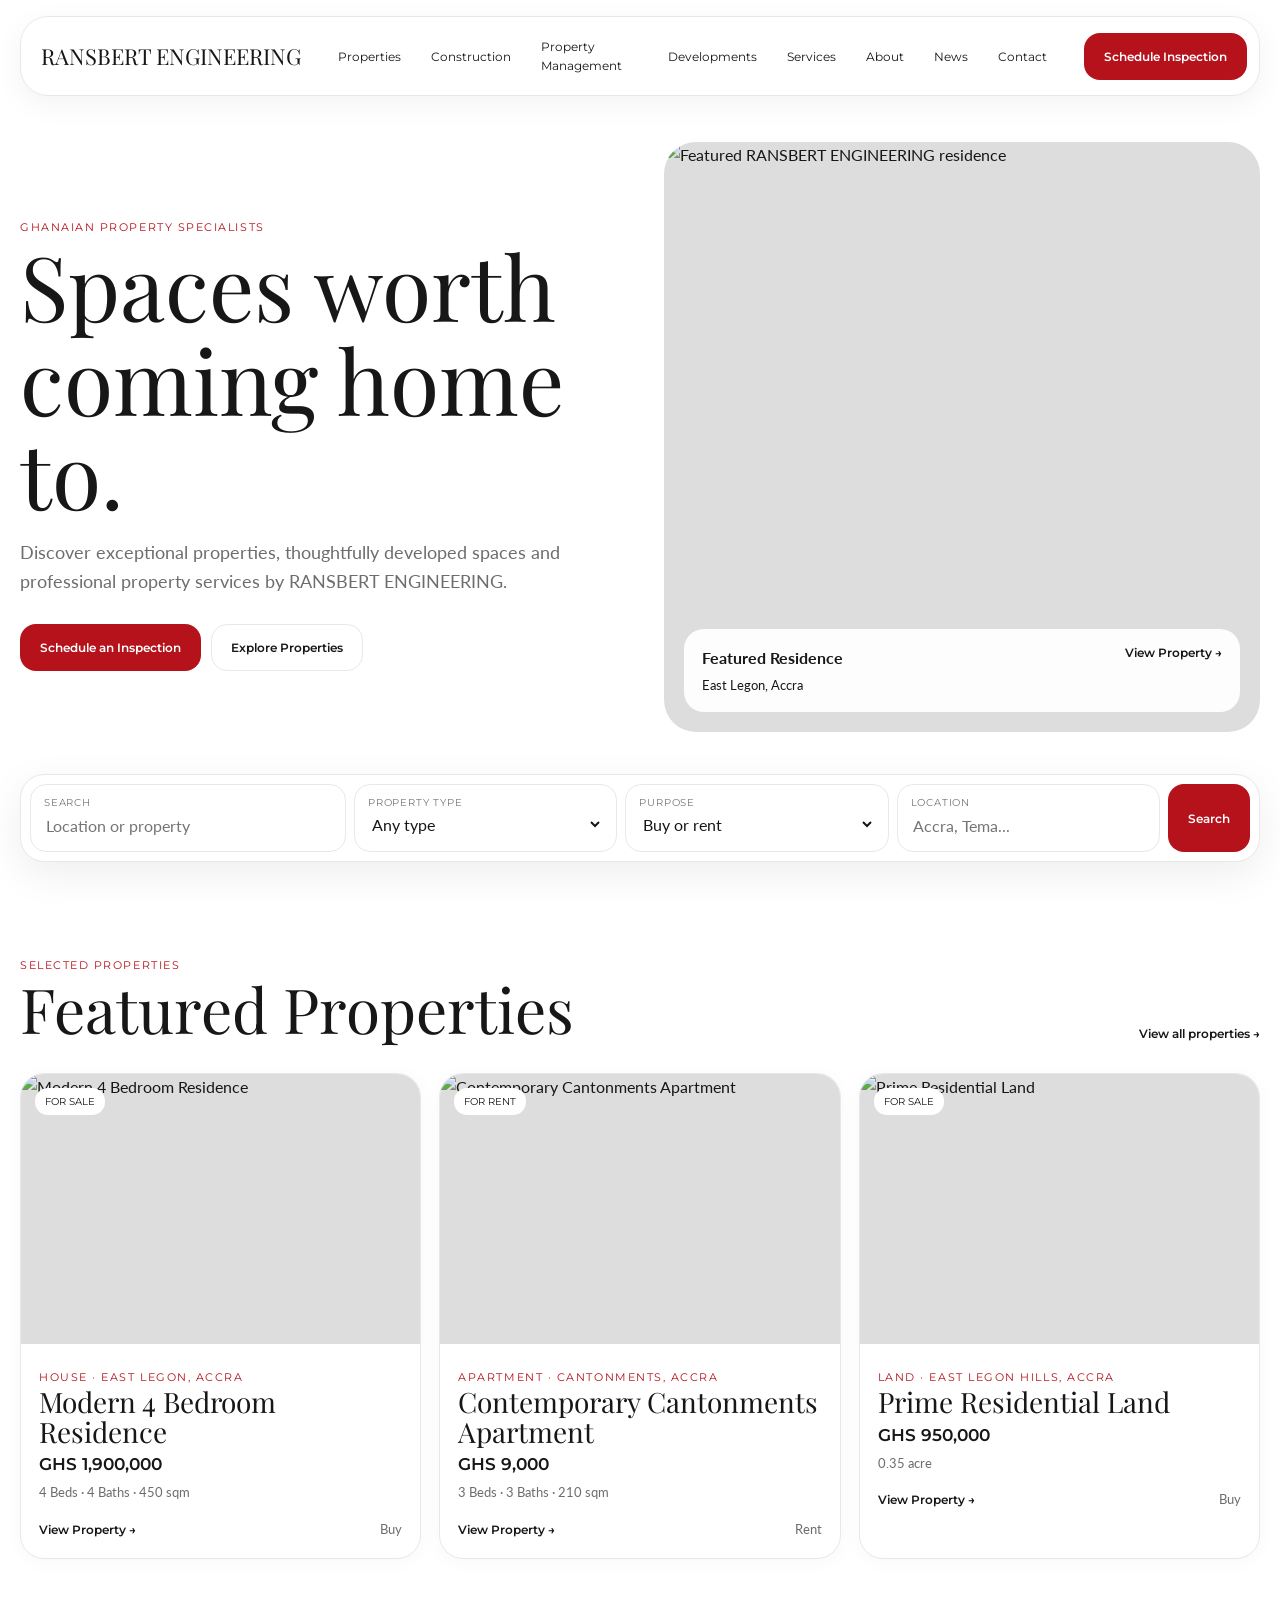
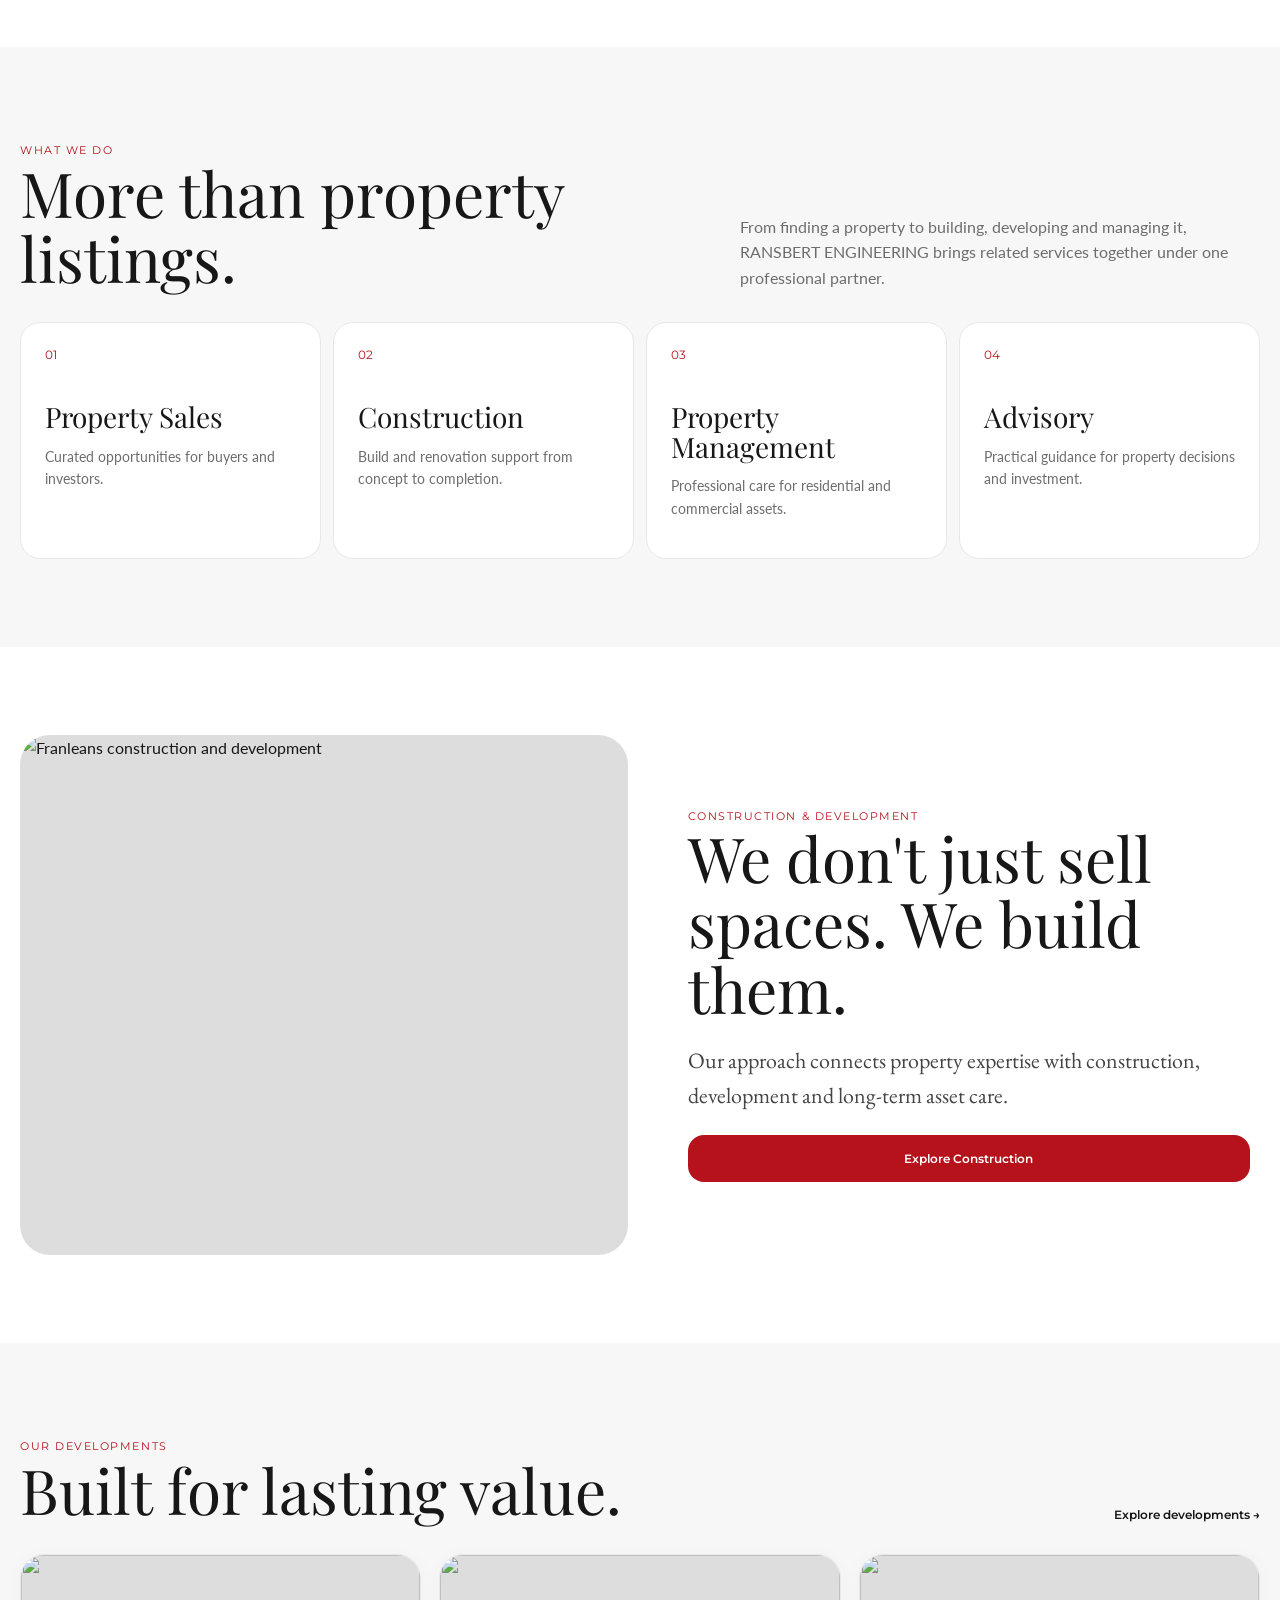
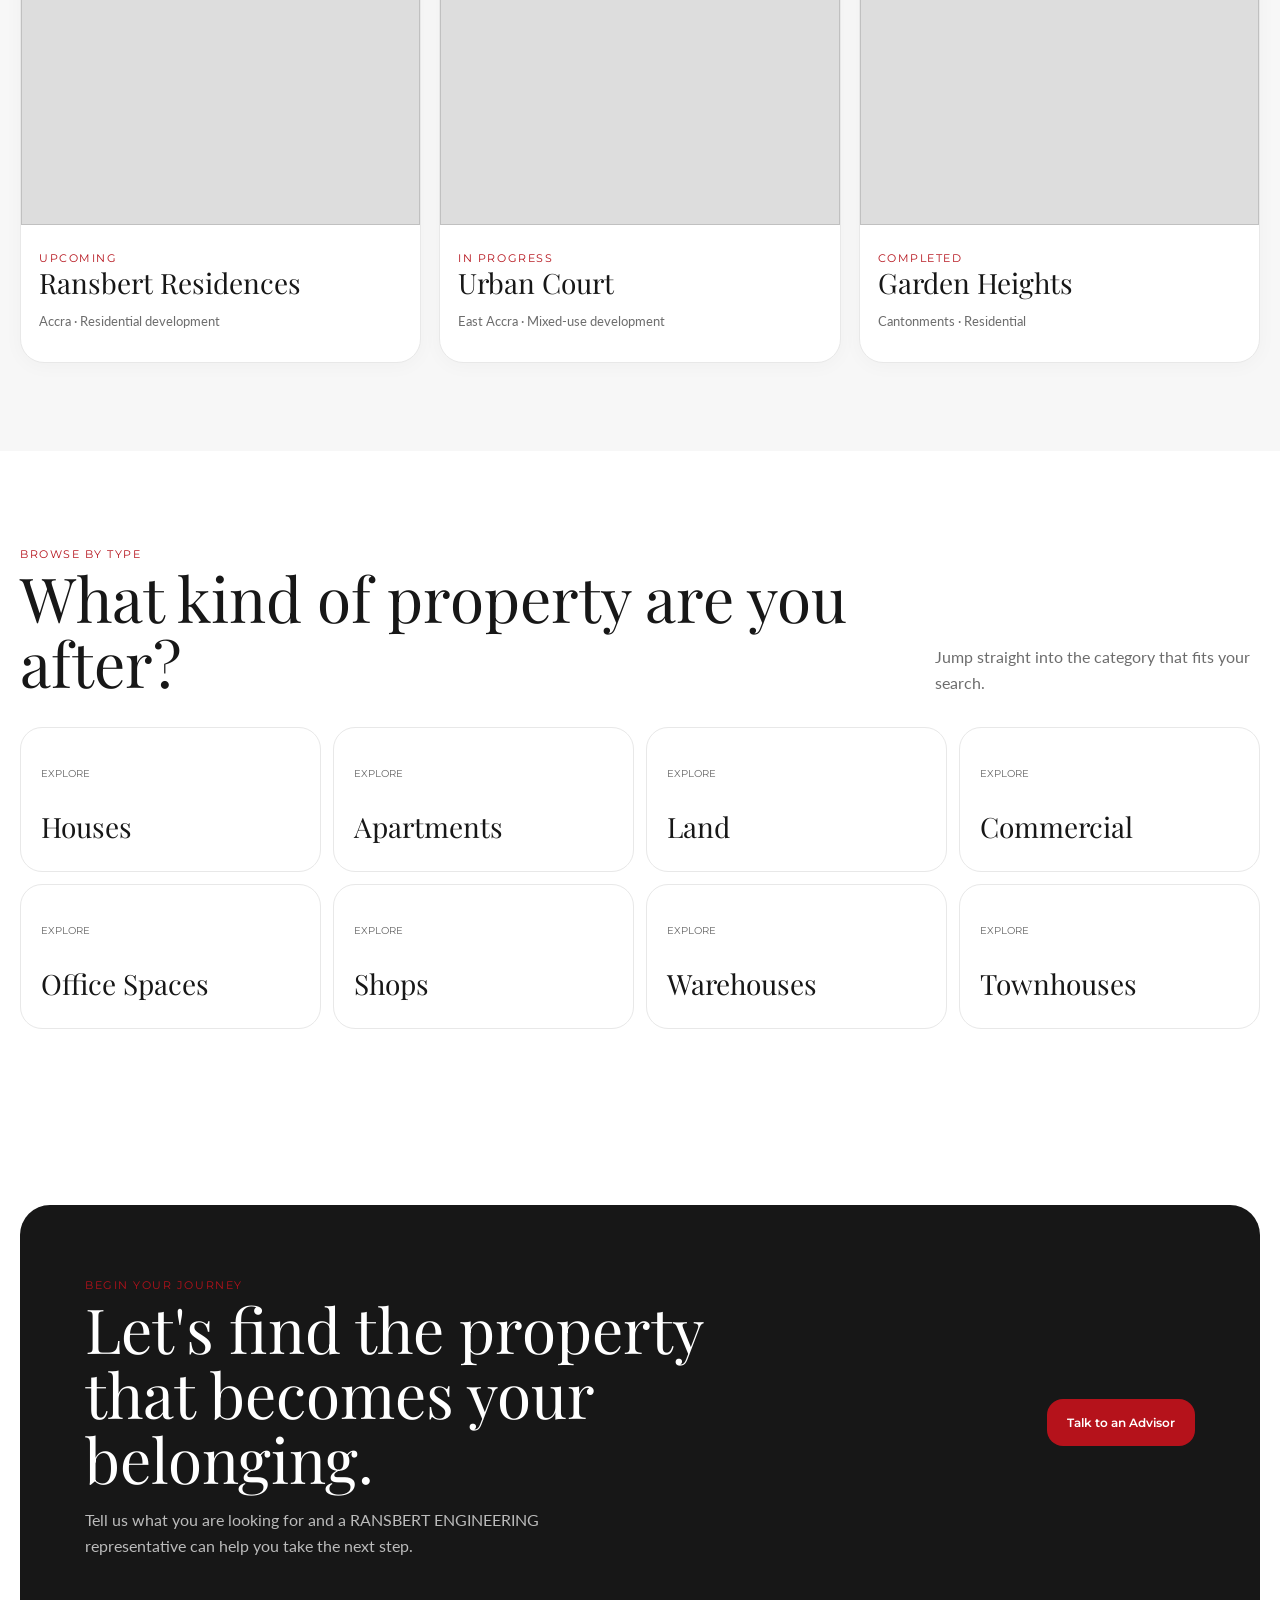
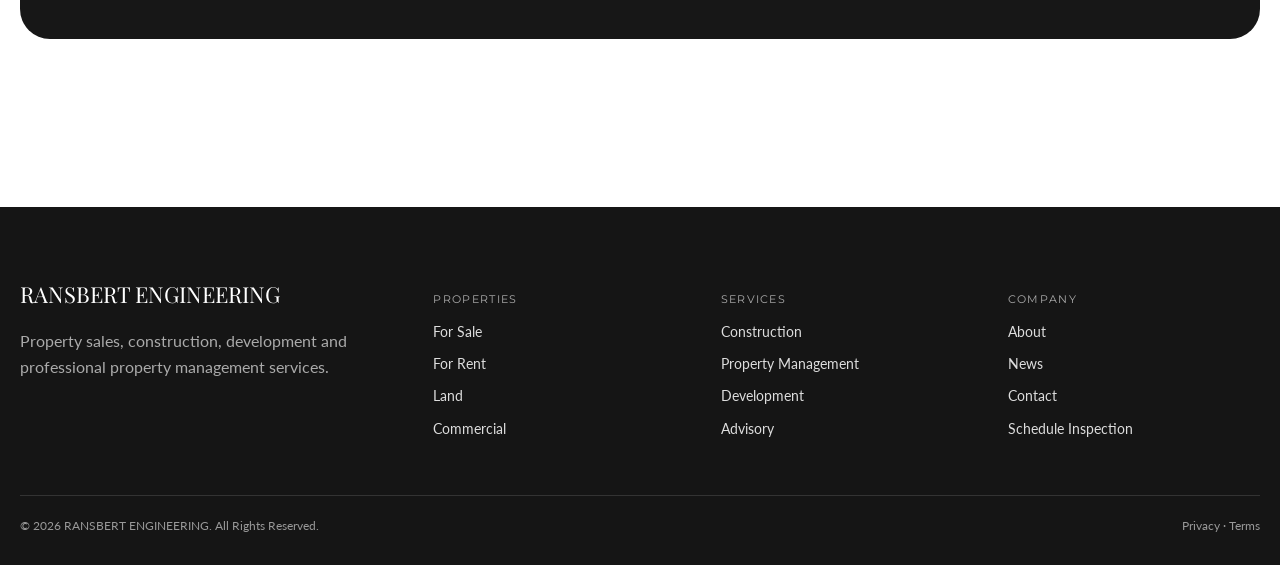
==== commit 6a0f24c9: "initial commit" ====
--- a/index.html
+++ b/index.html
@@ -1,19 +1,19 @@
-<!doctype html><html><head><meta charset="UTF-8"><meta name="viewport" content="width=device-width,initial-scale=1.0"><meta name="description" content="BREALTY GHANA — property sales, construction, development and property management in Ghana."><link rel="stylesheet" href="css/style.css"><title>BREALTY GHANA | Properties, Construction & Property Management</title></head><body>
+<!doctype html><html><head><meta charset="UTF-8"><meta name="viewport" content="width=device-width,initial-scale=1.0"><meta name="description" content="RANSBERT ENGINEERING — property sales, construction, development and property management in Ghana."><link rel="stylesheet" href="css/style.css"><title>RANSBERT ENGINEERING | Properties, Construction & Property Management</title></head><body>
 <header class="site-header"><div class="container"><nav class="nav">
-<a class="brand" href="index.html">BREALTY GHANA</a>
+<a class="brand" href="index.html">RANSBERT ENGINEERING</a>
 <div class="nav-links"><a class="" href="properties.html">Properties</a><a class="" href="construction.html">Construction</a><a class="" href="property-management.html">Property Management</a><a class="" href="developments.html">Developments</a><a class="" href="services.html">Services</a><a class="" href="about.html">About</a><a class="" href="news.html">News</a><a class="" href="contact.html">Contact</a></div><button class="menu-btn" type="button">MENU</button><a class="btn btn-red" href="schedule-inspection.html">Schedule Inspection</a></nav></div></header>
 <main>
-<section class="hero"><div class="container hero-grid"><div class="hero-copy reveal"><span class="eyebrow">Ghanaian property specialists</span><h1>Spaces worth coming home to.</h1><p class="lead">Discover exceptional properties, thoughtfully developed spaces and professional property services by BREALTY GHANA.</p><div class="hero-actions"><a class="btn btn-red" href="schedule-inspection.html">Schedule an Inspection</a><a class="btn btn-light" href="properties.html">Explore Properties</a></div></div><div class="visual reveal"><img src="https://images.unsplash.com/photo-1775733924031-521cd86c69cc?auto=format&fit=crop&fm=jpg&q=82&w=1800" alt="Featured BREALTY GHANA residence"><div class="visual-caption"><span><strong>Featured Residence</strong><br><small>East Legon, Accra</small></span><a class="text-link" href="property-details.html?id=1">View Property →</a></div></div></div></section>
+<section class="hero"><div class="container hero-grid"><div class="hero-copy reveal"><span class="eyebrow">Ghanaian property specialists</span><h1>Spaces worth coming home to.</h1><p class="lead">Discover exceptional properties, thoughtfully developed spaces and professional property services by RANSBERT ENGINEERING.</p><div class="hero-actions"><a class="btn btn-red" href="schedule-inspection.html">Schedule an Inspection</a><a class="btn btn-light" href="properties.html">Explore Properties</a></div></div><div class="visual reveal"><img src="https://images.unsplash.com/photo-1775733924031-521cd86c69cc?auto=format&fit=crop&fm=jpg&q=82&w=1800" alt="Featured RANSBERT ENGINEERING residence"><div class="visual-caption"><span><strong>Featured Residence</strong><br><small>East Legon, Accra</small></span><a class="text-link" href="property-details.html?id=1">View Property →</a></div></div></div></section>
 <section class="container"><form id="home-search" class="search-box reveal"><div class="field"><label>Search</label><input id="q" placeholder="Location or property"></div><div class="field"><label>Property Type</label><select id="type"><option value="">Any type</option><option>House</option><option>Apartment</option><option>Villa</option><option>Townhouse</option><option>Land</option><option>Office</option></select></div><div class="field"><label>Purpose</label><select id="purpose"><option value="">Buy or rent</option><option value="Buy">Buy</option><option value="Rent">Rent</option></select></div><div class="field"><label>Location</label><input placeholder="Accra, Tema..."></div><button class="btn btn-red">Search</button></form></section>
 <section class="section"><div class="container"><div class="section-head"><div><span class="eyebrow">Selected properties</span><h2>Featured Properties</h2></div><a class="text-link" href="properties.html">View all properties →</a></div><div id="featured-grid" class="grid"></div></div></section>
-<section class="section section-soft"><div class="container"><div class="section-head"><div><span class="eyebrow">What we do</span><h2>More than property listings.</h2></div><p>From finding a property to building, developing and managing it, BREALTY GHANA brings related services together under one professional partner.</p></div><div class="feature-grid"><div class="feature reveal"><div class="num">01</div><h3>Property Sales</h3><p>Curated opportunities for buyers and investors.</p></div><div class="feature reveal"><div class="num">02</div><h3>Construction</h3><p>Build and renovation support from concept to completion.</p></div><div class="feature reveal"><div class="num">03</div><h3>Property Management</h3><p>Professional care for residential and commercial assets.</p></div><div class="feature reveal"><div class="num">04</div><h3>Advisory</h3><p>Practical guidance for property decisions and investment.</p></div></div></div></section>
+<section class="section section-soft"><div class="container"><div class="section-head"><div><span class="eyebrow">What we do</span><h2>More than property listings.</h2></div><p>From finding a property to building, developing and managing it, RANSBERT ENGINEERING brings related services together under one professional partner.</p></div><div class="feature-grid"><div class="feature reveal"><div class="num">01</div><h3>Property Sales</h3><p>Curated opportunities for buyers and investors.</p></div><div class="feature reveal"><div class="num">02</div><h3>Construction</h3><p>Build and renovation support from concept to completion.</p></div><div class="feature reveal"><div class="num">03</div><h3>Property Management</h3><p>Professional care for residential and commercial assets.</p></div><div class="feature reveal"><div class="num">04</div><h3>Advisory</h3><p>Practical guidance for property decisions and investment.</p></div></div></div></section>
 <section class="section"><div class="container split"><div class="editorial-image"><img src="https://images.unsplash.com/photo-1758448756207-54505680d130?auto=format&fit=crop&fm=jpg&q=82&w=1800" alt="Franleans construction and development"></div><div class="editorial-copy"><span class="eyebrow">Construction & development</span><h2>We don't just sell spaces. We build them.</h2><p class="serif">Our approach connects property expertise with construction, development and long-term asset care.</p><a class="btn btn-red" href="construction.html">Explore Construction</a></div></div></section>
-<section class="section section-soft"><div class="container"><div class="section-head"><div><span class="eyebrow">Our developments</span><h2>Built for lasting value.</h2></div><a class="text-link" href="developments.html">Explore developments →</a></div><div class="grid"><div class="property-card"><div class="card-image"><img src="https://images.unsplash.com/photo-1628744448840-55bdb2497bd4?auto=format&fit=crop&fm=jpg&q=82&w=1800" alt=""></div><div class="card-body"><span class="tag">Upcoming</span><h3>BRealty Residences</h3><p class="meta">Accra · Residential development</p></div></div><div class="property-card"><div class="card-image"><img src="https://images.unsplash.com/photo-1744094982586-c70f736bda12?auto=format&fit=crop&fm=jpg&q=82&w=1800" alt=""></div><div class="card-body"><span class="tag">In progress</span><h3>Urban Court</h3><p class="meta">East Accra · Mixed-use development</p></div></div><div class="property-card"><div class="card-image"><img src="https://images.unsplash.com/photo-1775733924031-521cd86c69cc?auto=format&fit=crop&fm=jpg&q=82&w=1800" alt=""></div><div class="card-body"><span class="tag">Completed</span><h3>Garden Heights</h3><p class="meta">Cantonments · Residential</p></div></div></div></div></section>
+<section class="section section-soft"><div class="container"><div class="section-head"><div><span class="eyebrow">Our developments</span><h2>Built for lasting value.</h2></div><a class="text-link" href="developments.html">Explore developments →</a></div><div class="grid"><div class="property-card"><div class="card-image"><img src="https://images.unsplash.com/photo-1628744448840-55bdb2497bd4?auto=format&fit=crop&fm=jpg&q=82&w=1800" alt=""></div><div class="card-body"><span class="tag">Upcoming</span><h3>Ransbert Residences</h3><p class="meta">Accra · Residential development</p></div></div><div class="property-card"><div class="card-image"><img src="https://images.unsplash.com/photo-1744094982586-c70f736bda12?auto=format&fit=crop&fm=jpg&q=82&w=1800" alt=""></div><div class="card-body"><span class="tag">In progress</span><h3>Urban Court</h3><p class="meta">East Accra · Mixed-use development</p></div></div><div class="property-card"><div class="card-image"><img src="https://images.unsplash.com/photo-1775733924031-521cd86c69cc?auto=format&fit=crop&fm=jpg&q=82&w=1800" alt=""></div><div class="card-body"><span class="tag">Completed</span><h3>Garden Heights</h3><p class="meta">Cantonments · Residential</p></div></div></div></div></section>
 <section class="section"><div class="container"><div class="section-head"><div><span class="eyebrow">Browse by type</span><h2>What kind of property are you after?</h2></div><p>Jump straight into the category that fits your search.</p></div><div class="category-grid"><a class="category" href="properties.html"><small>Explore</small><h3>Houses</h3></a><a class="category" href="properties.html"><small>Explore</small><h3>Apartments</h3></a><a class="category" href="properties.html"><small>Explore</small><h3>Land</h3></a><a class="category" href="properties.html"><small>Explore</small><h3>Commercial</h3></a><a class="category" href="properties.html"><small>Explore</small><h3>Office Spaces</h3></a><a class="category" href="properties.html"><small>Explore</small><h3>Shops</h3></a><a class="category" href="properties.html"><small>Explore</small><h3>Warehouses</h3></a><a class="category" href="properties.html"><small>Explore</small><h3>Townhouses</h3></a></div></div></section>
-<section class="section"><div class="container cta"><div><span class="eyebrow">Begin your journey</span><h2>Let's find the property that becomes your belonging.</h2><p>Tell us what you are looking for and a BREALTY GHANA representative can help you take the next step.</p></div><a class="btn btn-red" href="contact.html">Talk to an Advisor</a></div></section>
+<section class="section"><div class="container cta"><div><span class="eyebrow">Begin your journey</span><h2>Let's find the property that becomes your belonging.</h2><p>Tell us what you are looking for and a RANSBERT ENGINEERING representative can help you take the next step.</p></div><a class="btn btn-red" href="contact.html">Talk to an Advisor</a></div></section>
 </main><footer><div class="container"><div class="footer-grid">
-<div><div class="brand">BREALTY GHANA</div><p style="color:#aaa;max-width:360px">Property sales, construction, development and professional property management services.</p></div>
+<div><div class="brand">RANSBERT ENGINEERING</div><p style="color:#aaa;max-width:360px">Property sales, construction, development and professional property management services.</p></div>
 <div><h4>Properties</h4><a href="properties.html">For Sale</a><a href="properties.html">For Rent</a><a href="properties.html">Land</a><a href="properties.html">Commercial</a></div>
 <div><h4>Services</h4><a href="construction.html">Construction</a><a href="property-management.html">Property Management</a><a href="developments.html">Development</a><a href="services.html">Advisory</a></div>
 <div><h4>Company</h4><a href="about.html">About</a><a href="news.html">News</a><a href="contact.html">Contact</a><a href="schedule-inspection.html">Schedule Inspection</a></div>
-</div><div class="footer-bottom"><span>© 2026 BREALTY GHANA. All Rights Reserved.</span><span>Privacy · Terms</span></div></div></footer><script src="js/properties.js"></script><script src="js/main.js"></script><script src="js/home.js"></script></body></html>+</div><div class="footer-bottom"><span>© 2026 RANSBERT ENGINEERING. All Rights Reserved.</span><span>Privacy · Terms</span></div></div></footer><script src="js/properties.js"></script><script src="js/main.js"></script><script src="js/home.js"></script></body></html>
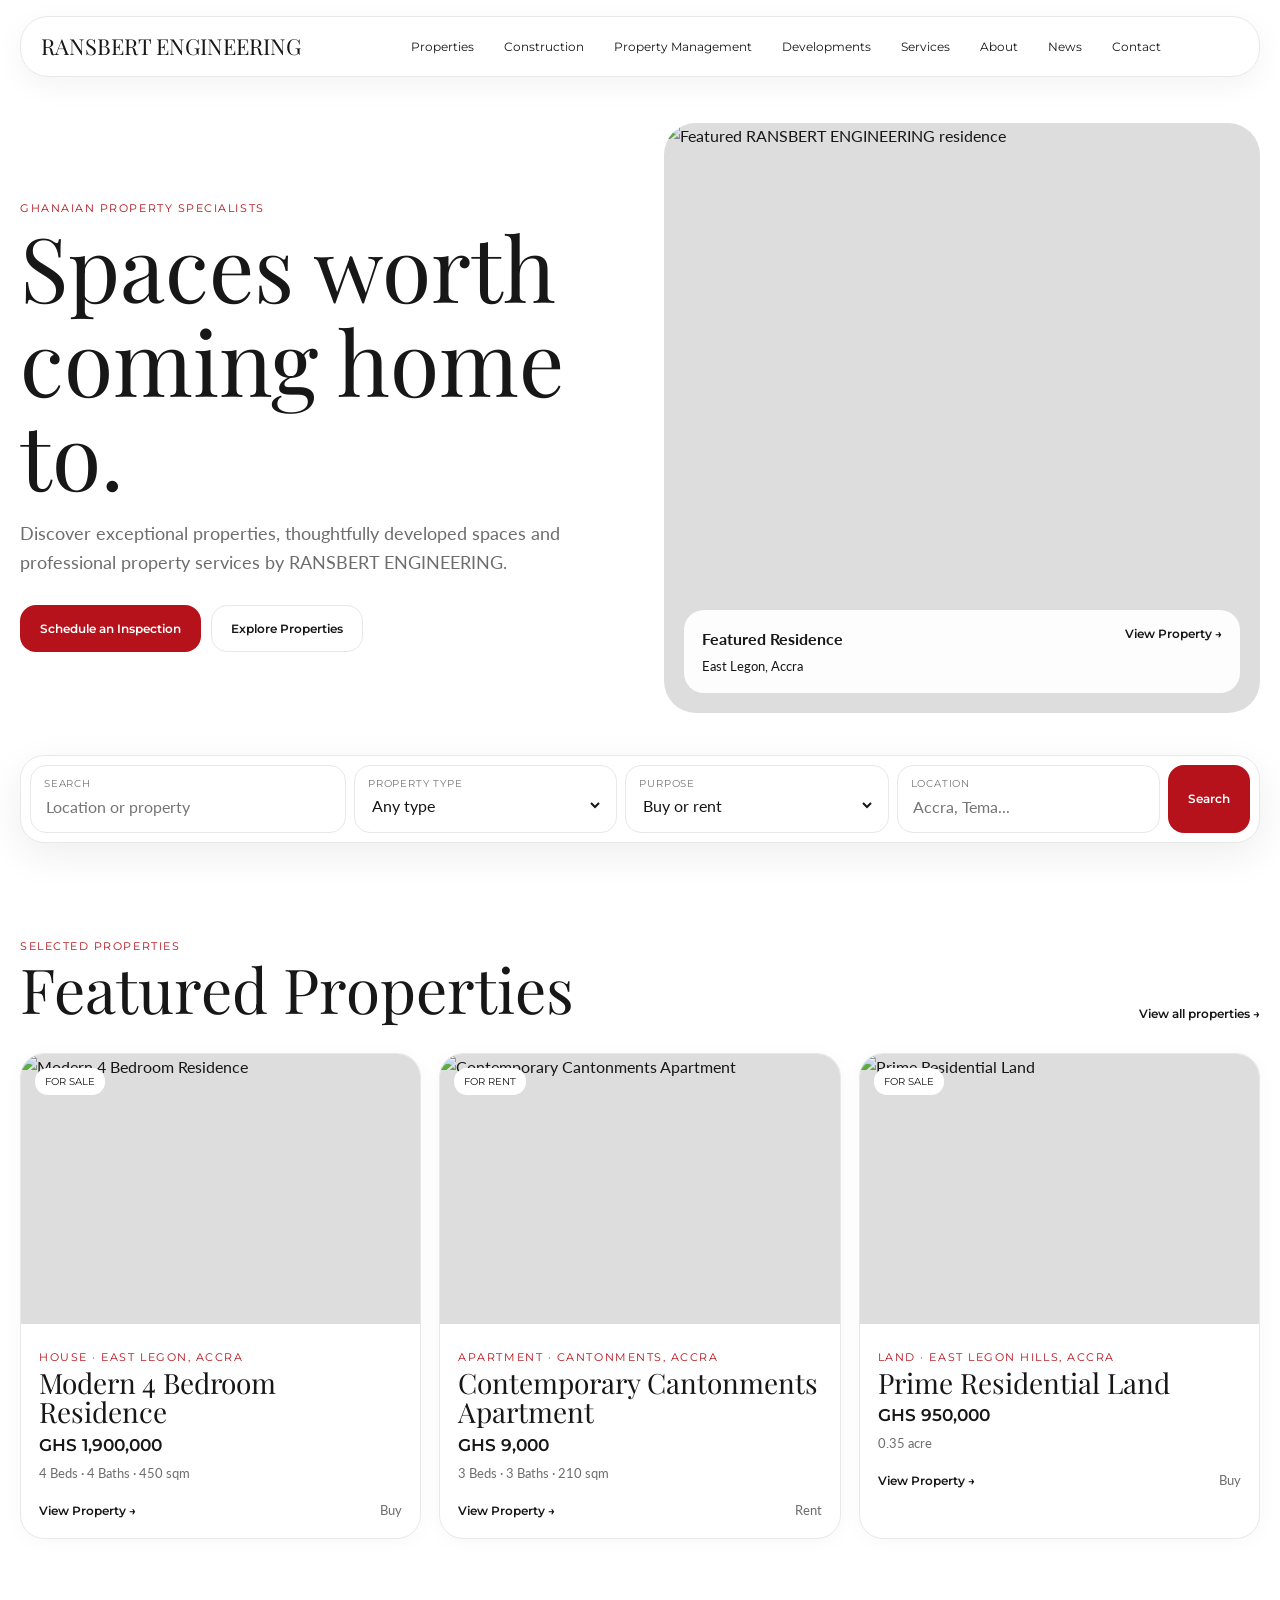
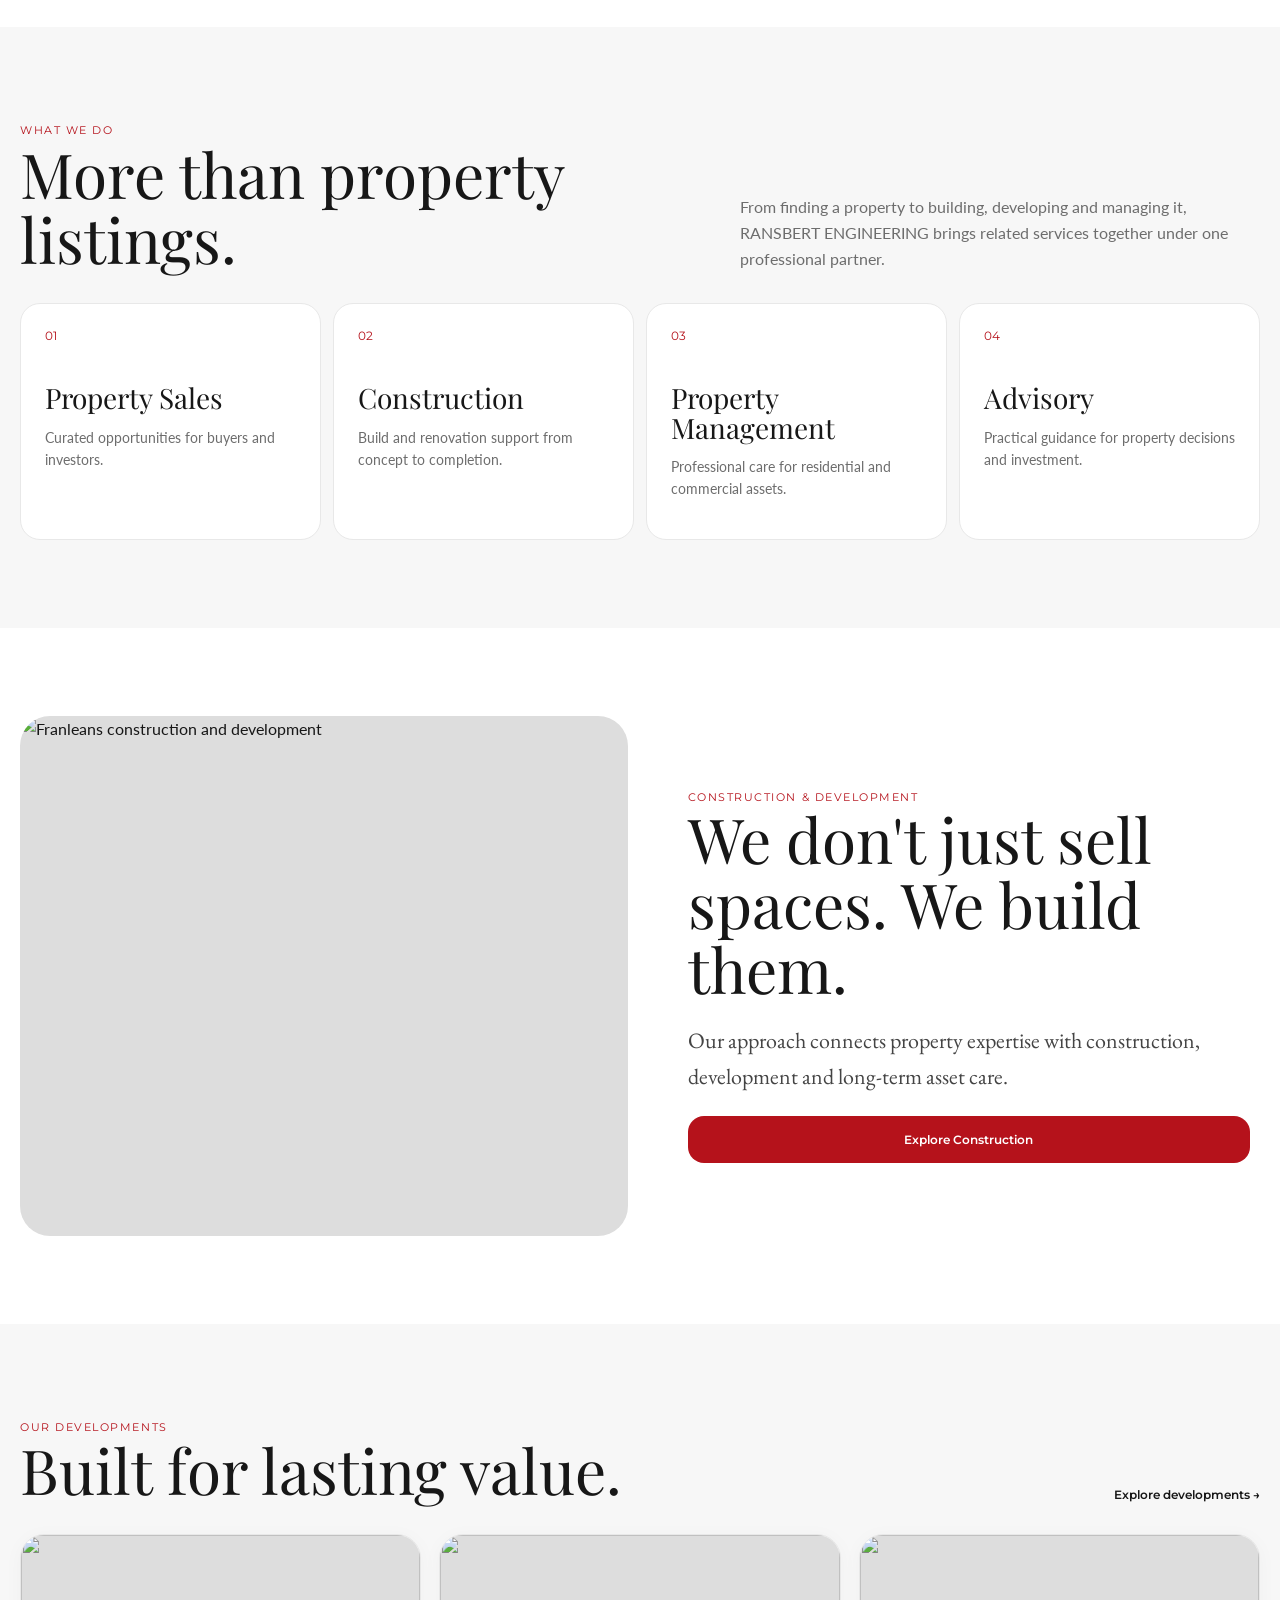
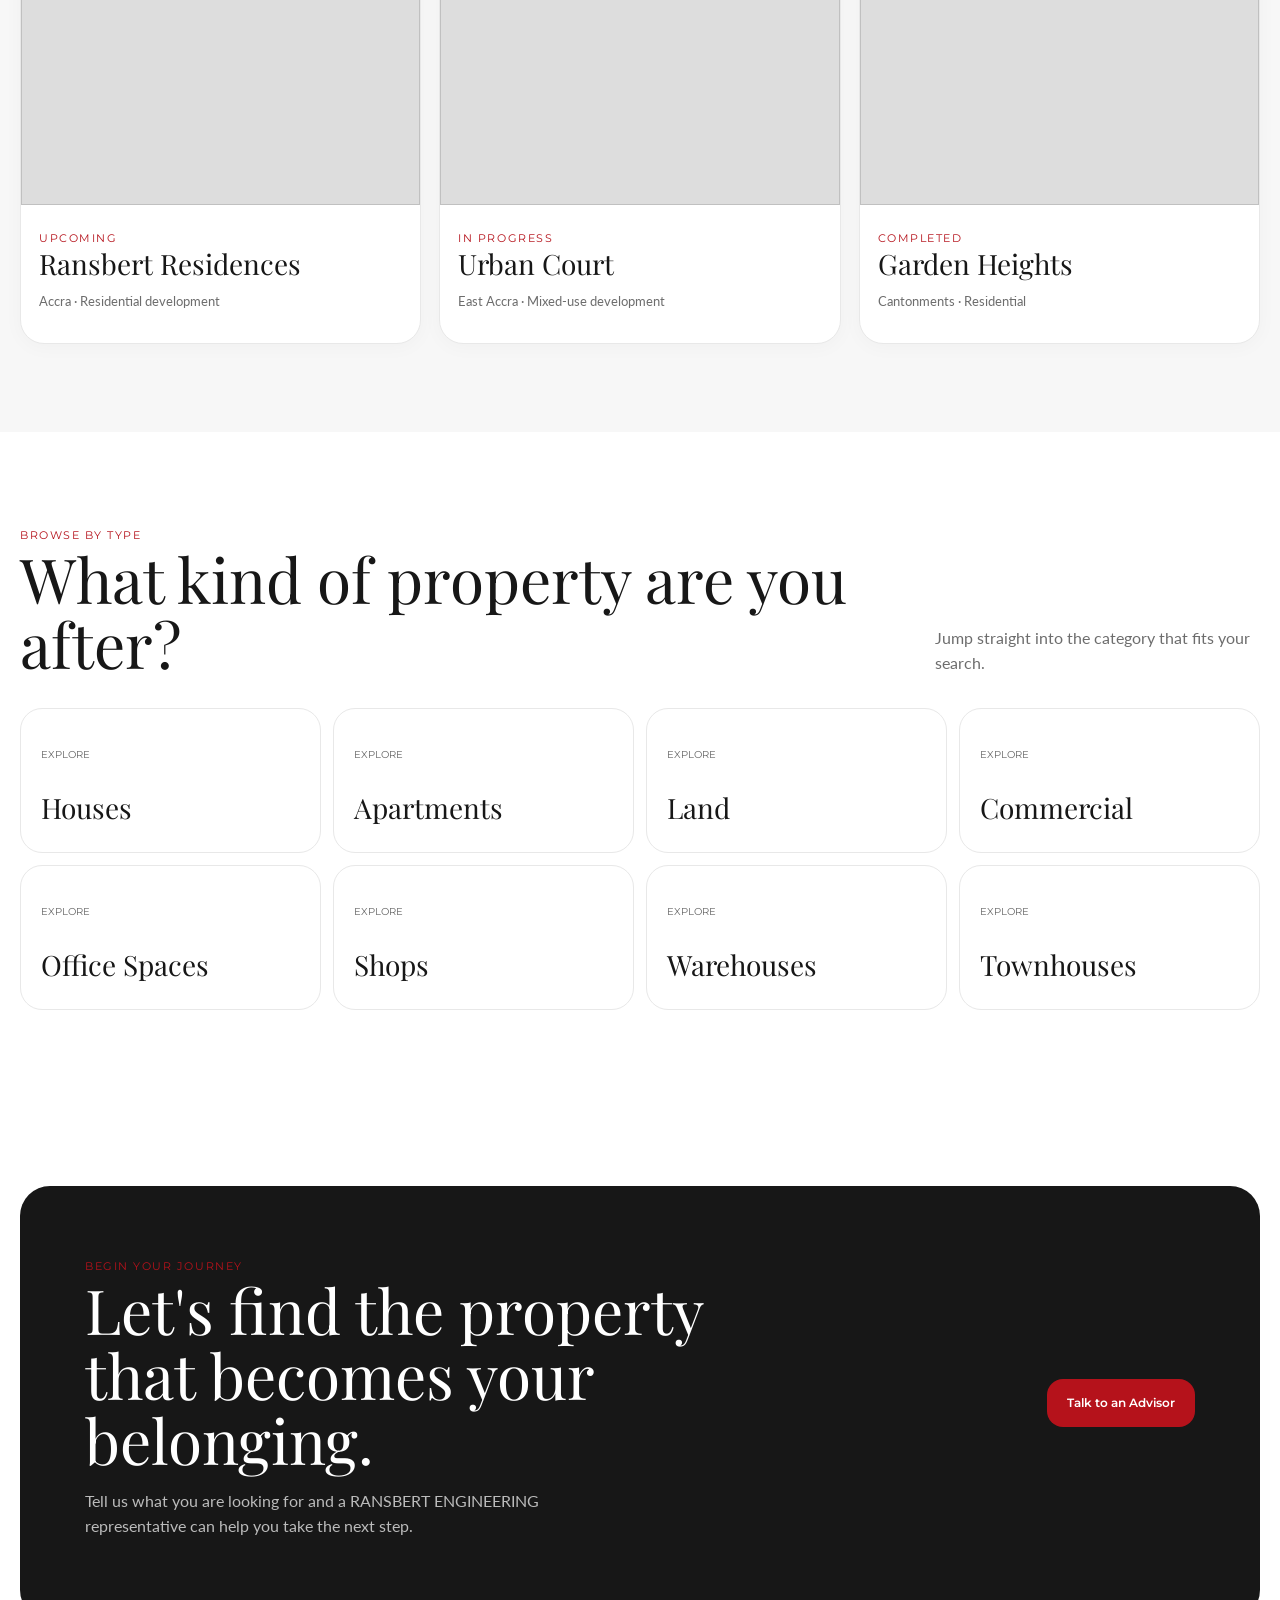
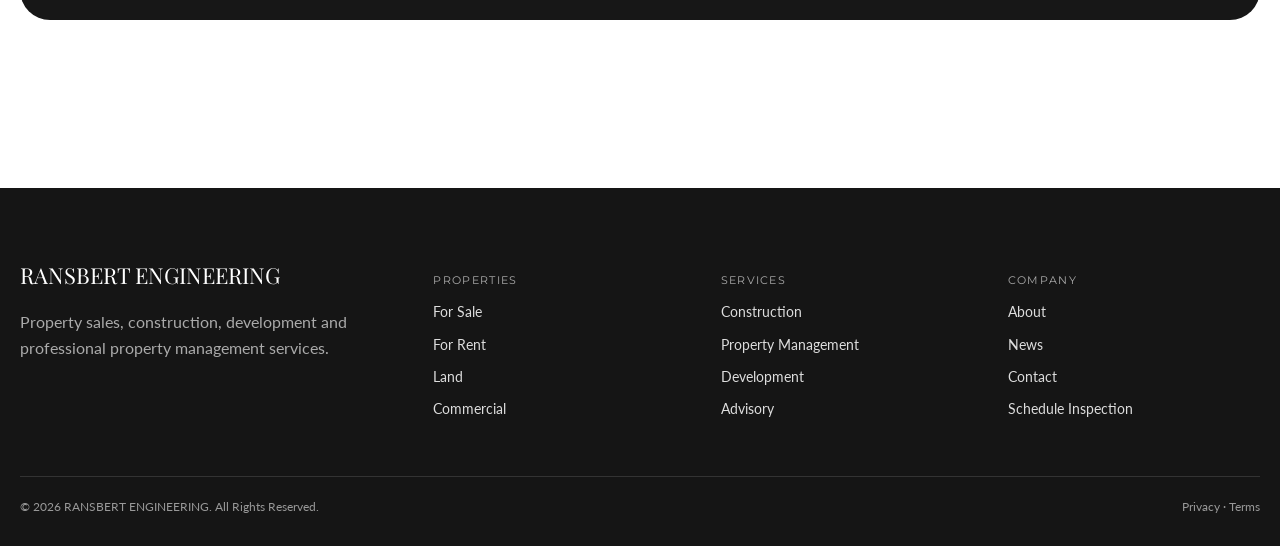
==== commit 56fddca7: "Fix duplicate navigation links in index.html" ====
--- a/index.html
+++ b/index.html
@@ -1,7 +1,7 @@
 <!doctype html><html><head><meta charset="UTF-8"><meta name="viewport" content="width=device-width,initial-scale=1.0"><meta name="description" content="RANSBERT ENGINEERING — property sales, construction, development and property management in Ghana."><link rel="stylesheet" href="css/style.css"><title>RANSBERT ENGINEERING | Properties, Construction & Property Management</title></head><body>
 <header class="site-header"><div class="container"><nav class="nav">
 <a class="brand" href="index.html">RANSBERT ENGINEERING</a>
-<div class="nav-links"><a class="" href="properties.html">Properties</a><a class="" href="construction.html">Construction</a><a class="" href="property-management.html">Property Management</a><a class="" href="developments.html">Developments</a><a class="" href="services.html">Services</a><a class="" href="about.html">About</a><a class="" href="news.html">News</a><a class="" href="contact.html">Contact</a></div><button class="menu-btn" type="button">MENU</button><a class="btn btn-red" href="schedule-inspection.html">Schedule Inspection</a></nav></div></header>
+<div class="nav-links"><a class="" href="properties.html">Properties</a><a class="" href="construction.html">Construction</a><a class="" href="property-management.html">Property Management</a><a class="" href="developments.html">Developments</a><a class="" href="services.html">Services</a><a class="" href="about.html">About</a><a class="" href="news.html">News</a><a class="" href="contact.html">Contact</a></div><button class="menu-btn" type="button">MENU</button></div></header>
 <main>
 <section class="hero"><div class="container hero-grid"><div class="hero-copy reveal"><span class="eyebrow">Ghanaian property specialists</span><h1>Spaces worth coming home to.</h1><p class="lead">Discover exceptional properties, thoughtfully developed spaces and professional property services by RANSBERT ENGINEERING.</p><div class="hero-actions"><a class="btn btn-red" href="schedule-inspection.html">Schedule an Inspection</a><a class="btn btn-light" href="properties.html">Explore Properties</a></div></div><div class="visual reveal"><img src="https://images.unsplash.com/photo-1775733924031-521cd86c69cc?auto=format&fit=crop&fm=jpg&q=82&w=1800" alt="Featured RANSBERT ENGINEERING residence"><div class="visual-caption"><span><strong>Featured Residence</strong><br><small>East Legon, Accra</small></span><a class="text-link" href="property-details.html?id=1">View Property →</a></div></div></div></section>
 <section class="container"><form id="home-search" class="search-box reveal"><div class="field"><label>Search</label><input id="q" placeholder="Location or property"></div><div class="field"><label>Property Type</label><select id="type"><option value="">Any type</option><option>House</option><option>Apartment</option><option>Villa</option><option>Townhouse</option><option>Land</option><option>Office</option></select></div><div class="field"><label>Purpose</label><select id="purpose"><option value="">Buy or rent</option><option value="Buy">Buy</option><option value="Rent">Rent</option></select></div><div class="field"><label>Location</label><input placeholder="Accra, Tema..."></div><button class="btn btn-red">Search</button></form></section>
@@ -16,4 +16,4 @@
 <div><h4>Properties</h4><a href="properties.html">For Sale</a><a href="properties.html">For Rent</a><a href="properties.html">Land</a><a href="properties.html">Commercial</a></div>
 <div><h4>Services</h4><a href="construction.html">Construction</a><a href="property-management.html">Property Management</a><a href="developments.html">Development</a><a href="services.html">Advisory</a></div>
 <div><h4>Company</h4><a href="about.html">About</a><a href="news.html">News</a><a href="contact.html">Contact</a><a href="schedule-inspection.html">Schedule Inspection</a></div>
-</div><div class="footer-bottom"><span>© 2026 RANSBERT ENGINEERING. All Rights Reserved.</span><span>Privacy · Terms</span></div></div></footer><script src="js/properties.js"></script><script src="js/main.js"></script><script src="js/home.js"></script></body></html>+</div><div class="footer-bottom"><span>© 2026 RANSBERT ENGINEERING. All Rights Reserved.</span><span>Privacy · Terms</span></div></div></footer><script src="js/properties.js"></script><script src="js/main.js"></script><script src="js/home.js"></script></body></html>
